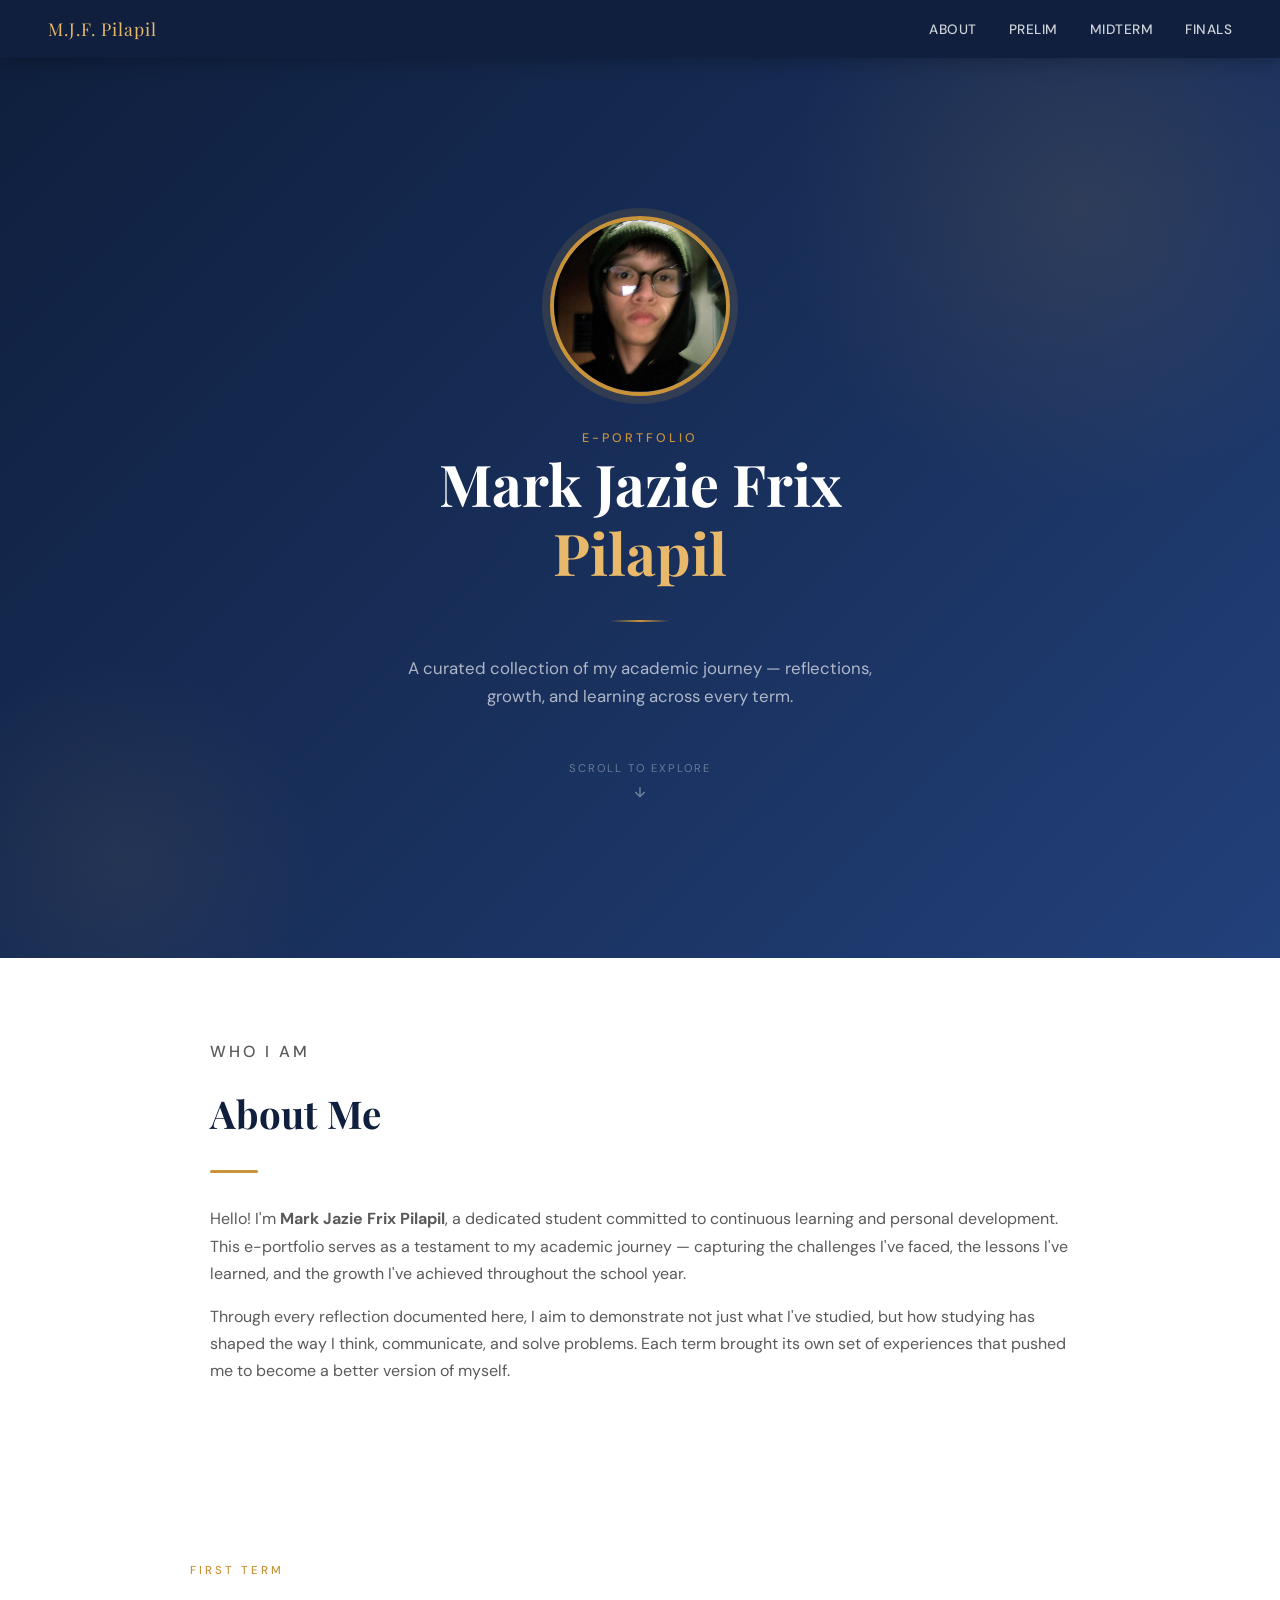
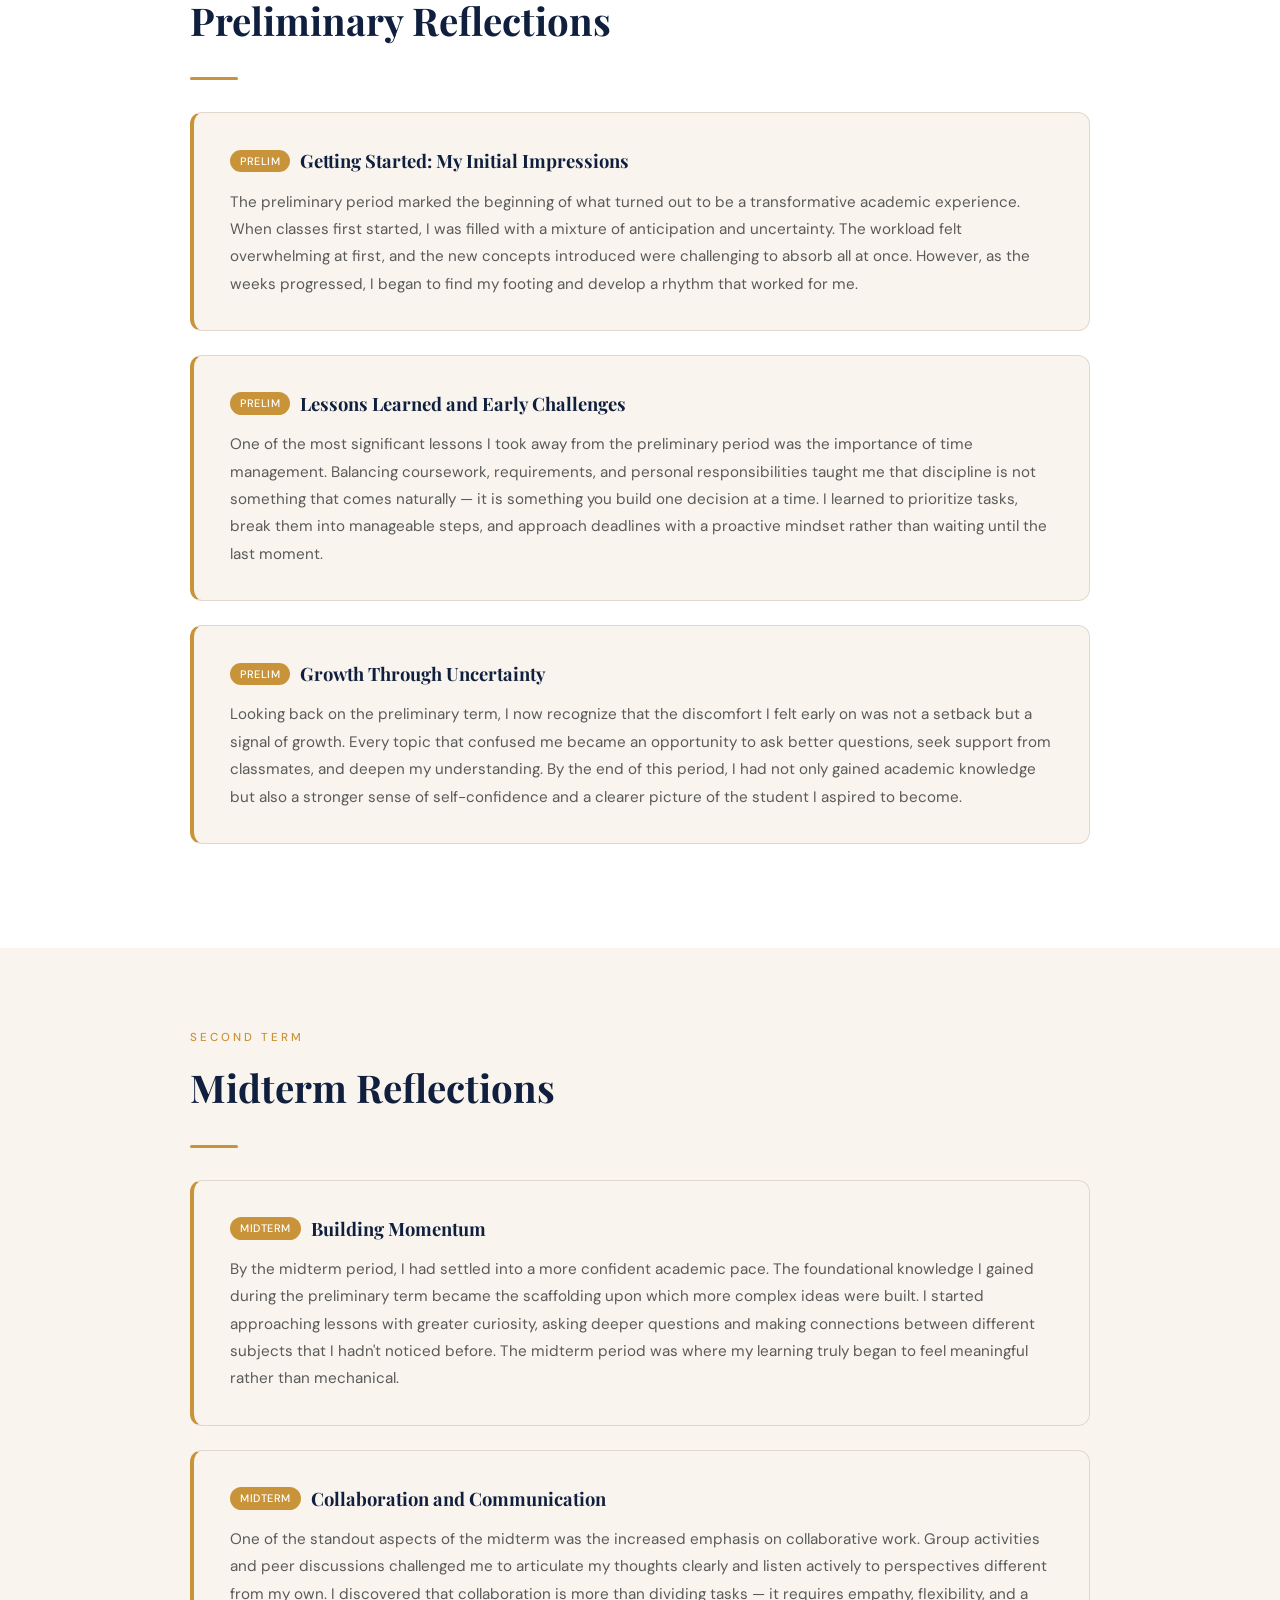
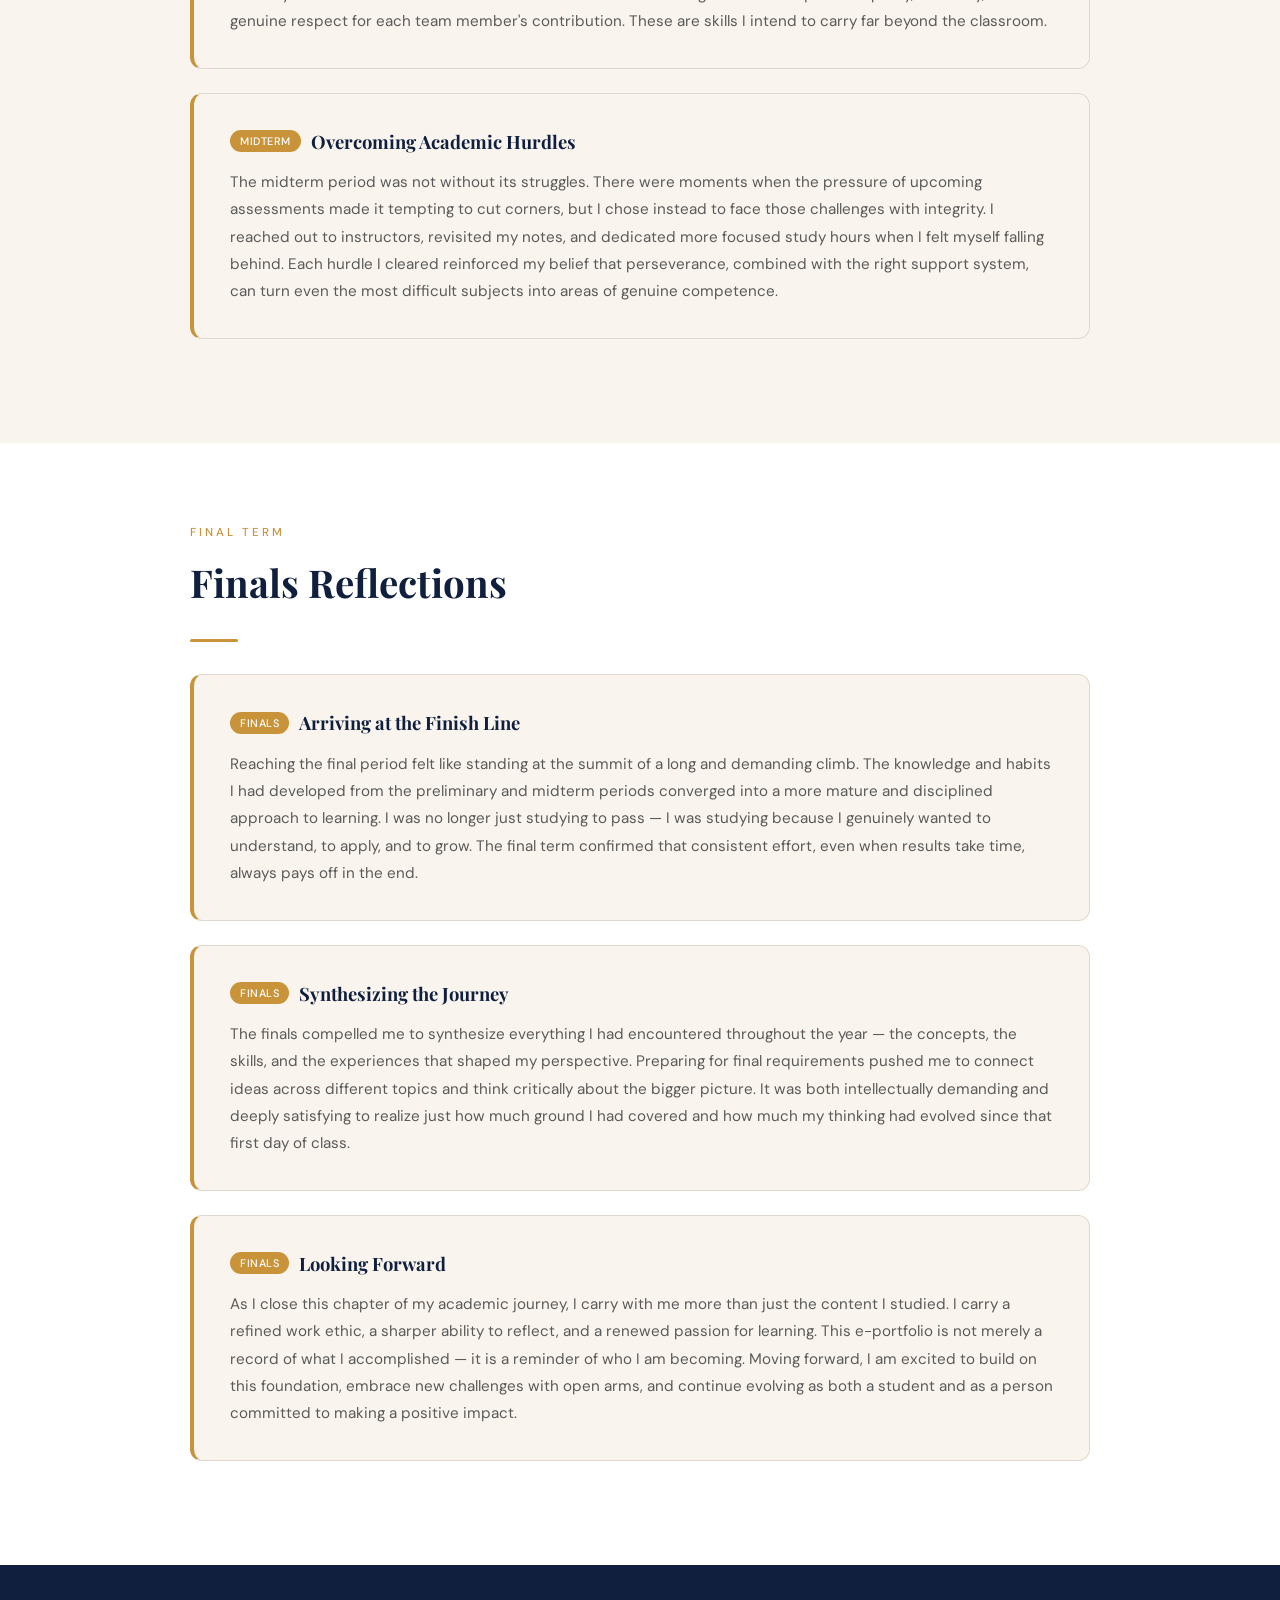
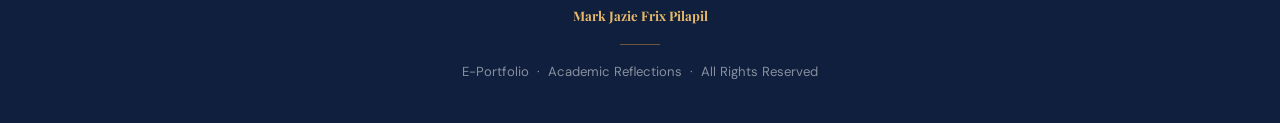
==== eportfolio-2-1.html @ 8d71a1c6 "Initial commit: E-portfolio website" ====
<!DOCTYPE html>
<html lang="en">
<head>
  <meta charset="UTF-8" />
  <meta name="viewport" content="width=device-width, initial-scale=1.0"/>
  <title>E-Portfolio | Mark Jazie Frix Pilapil</title>
  <link href="https://fonts.googleapis.com/css2?family=Playfair+Display:wght@400;600;700&family=DM+Sans:wght@300;400;500&display=swap" rel="stylesheet"/>
  <style>
    :root {
      --navy: #0f1f3d;
      --navy-mid: #1a3260;
      --gold: #c9933a;
      --gold-light: #e8b96a;
      --cream: #f9f5ee;
      --white: #ffffff;
      --text: #2c2c2c;
      --text-soft: #5a5a5a;
      --border: #e0d8cc;
    }

    * { margin: 0; padding: 0; box-sizing: border-box; }

    html { scroll-behavior: smooth; }

    body {
      font-family: 'DM Sans', sans-serif;
      background: var(--cream);
      color: var(--text);
      line-height: 1.7;
    }

    /* NAV */
    nav {
      position: sticky;
      top: 0;
      z-index: 100;
      background: var(--navy);
      display: flex;
      justify-content: space-between;
      align-items: center;
      padding: 14px 48px;
      box-shadow: 0 2px 20px rgba(0,0,0,0.3);
    }
    .nav-logo {
      font-family: 'Playfair Display', serif;
      font-size: 1.1rem;
      color: var(--gold-light);
      letter-spacing: 1px;
    }
    nav ul {
      display: flex;
      gap: 32px;
      list-style: none;
    }
    nav a {
      color: rgba(255,255,255,0.8);
      text-decoration: none;
      font-size: 0.85rem;
      font-weight: 500;
      letter-spacing: 0.5px;
      text-transform: uppercase;
      transition: color 0.2s;
    }
    nav a:hover { color: var(--gold-light); }

    /* HERO */
    .hero {
      background: linear-gradient(135deg, var(--navy) 0%, var(--navy-mid) 60%, #22407a 100%);
      min-height: 100vh;
      display: flex;
      align-items: center;
      justify-content: center;
      position: relative;
      overflow: hidden;
      padding: 60px 48px;
    }
    .hero::before {
      content: '';
      position: absolute;
      width: 600px; height: 600px;
      border-radius: 50%;
      background: radial-gradient(circle, rgba(201,147,58,0.12) 0%, transparent 70%);
      top: -150px; right: -100px;
    }
    .hero::after {
      content: '';
      position: absolute;
      width: 400px; height: 400px;
      border-radius: 50%;
      background: radial-gradient(circle, rgba(201,147,58,0.08) 0%, transparent 70%);
      bottom: -100px; left: -80px;
    }
    .hero-inner {
      display: flex;
      flex-direction: column;
      align-items: center;
      text-align: center;
      gap: 32px;
      position: relative;
      z-index: 2;
      max-width: 800px;
    }
    /* PHOTO PLACEHOLDER */
    .photo-slot {
      width: 180px;
      height: 180px;
      border-radius: 50%;
      border: 4px solid var(--gold);
      background: rgba(255,255,255,0.05);
      display: flex;
      flex-direction: column;
      align-items: center;
      justify-content: center;
      cursor: pointer;
      position: relative;
      overflow: hidden;
      transition: border-color 0.3s, transform 0.3s;
      box-shadow: 0 0 0 8px rgba(201,147,58,0.15);
    }
    .photo-slot:hover { border-color: var(--gold-light); transform: scale(1.03); }
    .photo-slot input[type="file"] {
      position: absolute;
      inset: 0;
      opacity: 0;
      cursor: pointer;
      z-index: 3;
    }
    .photo-slot img {
      position: absolute;
      inset: 0;
      width: 100%; height: 100%;
      object-fit: cover;
      display: none;
      border-radius: 50%;
    }
    .photo-placeholder-text {
      display: flex;
      flex-direction: column;
      align-items: center;
      gap: 8px;
      z-index: 2;
    }
    .photo-placeholder-text .icon {
      font-size: 2.5rem;
      opacity: 0.5;
    }
    .photo-placeholder-text span {
      font-size: 0.72rem;
      color: rgba(255,255,255,0.5);
      letter-spacing: 0.5px;
      text-align: center;
      text-transform: uppercase;
      padding: 0 12px;
    }
    .hero-tag {
      font-size: 0.78rem;
      text-transform: uppercase;
      letter-spacing: 3px;
      color: var(--gold);
      font-weight: 500;
    }
    .hero h1 {
      font-family: 'Playfair Display', serif;
      font-size: clamp(2.2rem, 5vw, 3.6rem);
      color: var(--white);
      line-height: 1.2;
      font-weight: 700;
    }
    .hero h1 span { color: var(--gold-light); }
    .hero-sub {
      color: rgba(255,255,255,0.65);
      font-size: 1.05rem;
      max-width: 520px;
    }
    .hero-divider {
      width: 60px;
      height: 2px;
      background: linear-gradient(to right, transparent, var(--gold), transparent);
    }
    .scroll-cue {
      margin-top: 16px;
      display: flex;
      flex-direction: column;
      align-items: center;
      gap: 6px;
      color: rgba(255,255,255,0.35);
      font-size: 0.7rem;
      letter-spacing: 2px;
      text-transform: uppercase;
      animation: bounce 2s infinite;
    }
    .scroll-cue svg { opacity: 0.4; }
    @keyframes bounce {
      0%, 100% { transform: translateY(0); }
      50% { transform: translateY(6px); }
    }

    /* SECTION TEMPLATE */
    section { padding: 80px 48px; }
    .section-label {
      font-size: 0.72rem;
      text-transform: uppercase;
      letter-spacing: 3px;
      color: var(--gold);
      font-weight: 500;
      margin-bottom: 8px;
    }
    .section-title {
      font-family: 'Playfair Display', serif;
      font-size: clamp(1.8rem, 3vw, 2.4rem);
      color: var(--navy);
      margin-bottom: 24px;
    }
    .underline-bar {
      width: 48px;
      height: 3px;
      background: var(--gold);
      margin-bottom: 32px;
      border-radius: 2px;
    }

    /* ABOUT */
    #about {
      background: var(--white);
    }
    .about-inner {
      max-width: 860px;
      margin: 0 auto;
    }
    .about-inner p {
      color: var(--text-soft);
      font-size: 1rem;
      margin-bottom: 16px;
    }
    .about-chips {
      display: flex;
      flex-wrap: wrap;
      gap: 10px;
      margin-top: 24px;
    }
    .chip {
      background: var(--cream);
      border: 1px solid var(--border);
      border-radius: 100px;
      padding: 6px 18px;
      font-size: 0.82rem;
      color: var(--navy-mid);
      font-weight: 500;
    }

    /* TERM SECTIONS */
    .term-section {
      max-width: 900px;
      margin: 0 auto;
    }
    .term-section.alt-bg {
      /* used with section alt-bg class */
    }
    section.alt-bg { background: var(--white); }

    .reflection-card {
      background: var(--cream);
      border: 1px solid var(--border);
      border-left: 4px solid var(--gold);
      border-radius: 12px;
      padding: 32px 36px;
      margin-bottom: 24px;
      transition: box-shadow 0.2s, transform 0.2s;
    }
    section.alt-bg .reflection-card {
      background: var(--cream);
    }
    .reflection-card:hover {
      box-shadow: 0 8px 32px rgba(15,31,61,0.08);
      transform: translateY(-2px);
    }
    .reflection-card h3 {
      font-family: 'Playfair Display', serif;
      font-size: 1.15rem;
      color: var(--navy);
      margin-bottom: 12px;
      display: flex;
      align-items: center;
      gap: 10px;
    }
    .reflection-card h3 .badge {
      font-family: 'DM Sans', sans-serif;
      font-size: 0.68rem;
      background: var(--gold);
      color: var(--white);
      padding: 2px 10px;
      border-radius: 100px;
      font-weight: 500;
      letter-spacing: 0.5px;
      text-transform: uppercase;
    }
    .reflection-card p {
      color: var(--text-soft);
      font-size: 0.95rem;
      line-height: 1.8;
    }
    .term-icon {
      font-size: 2rem;
      margin-bottom: 12px;
      display: block;
    }

    /* FOOTER */
    footer {
      background: var(--navy);
      color: rgba(255,255,255,0.5);
      text-align: center;
      padding: 40px 48px;
      font-size: 0.82rem;
    }
    footer strong {
      color: var(--gold-light);
      font-family: 'Playfair Display', serif;
    }
    footer .footer-line {
      width: 40px;
      height: 1px;
      background: var(--gold);
      margin: 16px auto;
      opacity: 0.5;
    }

    /* ANIMATIONS */
    .fade-in {
      opacity: 0;
      transform: translateY(24px);
      transition: opacity 0.6s ease, transform 0.6s ease;
    }
    .fade-in.visible {
      opacity: 1;
      transform: translateY(0);
    }

    @media (max-width: 640px) {
      nav { padding: 14px 20px; }
      nav ul { gap: 16px; }
      section { padding: 60px 24px; }
      .hero { padding: 60px 24px; }
      .reflection-card { padding: 24px 20px; }
    }
  </style>
</head>
<body>

<!-- NAV -->
<nav>
  <div class="nav-logo">M.J.F. Pilapil</div>
  <ul>
    <li><a href="#about">About</a></li>
    <li><a href="#prelim">Prelim</a></li>
    <li><a href="#midterm">Midterm</a></li>
    <li><a href="#finals">Finals</a></li>
  </ul>
</nav>

<!-- HERO -->
<section class="hero">
  <div class="hero-inner">
    <!-- PHOTO UPLOAD SLOT -->
    <div class="photo-slot" id="photoSlot" title="Click to upload your photo">
      <input type="file" accept="image/*" onchange="loadPhoto(event)" />
      <img id="profileImg" src="[data-uri]" alt="Profile Photo" style="display:block;" />
      <div class="photo-placeholder-text" id="photoPlaceholderText" style="display:none;">
        <span class="icon">📷</span>
        <span>Upload your photo here</span>
      </div>
    </div>

    <div>
      <p class="hero-tag">E-Portfolio</p>
      <h1>Mark Jazie Frix<br/><span>Pilapil</span></h1>
    </div>
    <div class="hero-divider"></div>
    <p class="hero-sub">
      A curated collection of my academic journey — reflections, growth, and learning across every term.
    </p>
    <div class="scroll-cue">
      <span>Scroll to explore</span>
      <svg width="16" height="16" viewBox="0 0 24 24" fill="none" stroke="white" stroke-width="2">
        <path d="M12 5v14M5 12l7 7 7-7"/>
      </svg>
    </div>
  </div>
</section>

<!-- ABOUT -->
<section id="about">
  <div class="about-inner fade-in">
    <p class="section-label">Who I Am</p>
    <h2 class="section-title">About Me</h2>
    <div class="underline-bar"></div>
    <p>
      Hello! I'm <strong>Mark Jazie Frix Pilapil</strong>, a dedicated student committed to continuous learning and personal development. This e-portfolio serves as a testament to my academic journey — capturing the challenges I've faced, the lessons I've learned, and the growth I've achieved throughout the school year.
    </p>
    <p>
      Through every reflection documented here, I aim to demonstrate not just what I've studied, but how studying has shaped the way I think, communicate, and solve problems. Each term brought its own set of experiences that pushed me to become a better version of myself.
    </p>

  </div>
</section>

<!-- PRELIM -->
<section id="prelim" class="alt-bg">
  <div class="term-section fade-in">
    <p class="section-label">First Term</p>
    <h2 class="section-title">Preliminary Reflections</h2>
    <div class="underline-bar"></div>

    <div class="reflection-card">
      <h3><span class="badge">Prelim</span> Getting Started: My Initial Impressions</h3>
      <p>
        The preliminary period marked the beginning of what turned out to be a transformative academic experience. When classes first started, I was filled with a mixture of anticipation and uncertainty. The workload felt overwhelming at first, and the new concepts introduced were challenging to absorb all at once. However, as the weeks progressed, I began to find my footing and develop a rhythm that worked for me.
      </p>
    </div>

    <div class="reflection-card">
      <h3><span class="badge">Prelim</span> Lessons Learned and Early Challenges</h3>
      <p>
        One of the most significant lessons I took away from the preliminary period was the importance of time management. Balancing coursework, requirements, and personal responsibilities taught me that discipline is not something that comes naturally — it is something you build one decision at a time. I learned to prioritize tasks, break them into manageable steps, and approach deadlines with a proactive mindset rather than waiting until the last moment.
      </p>
    </div>

    <div class="reflection-card">
      <h3><span class="badge">Prelim</span> Growth Through Uncertainty</h3>
      <p>
        Looking back on the preliminary term, I now recognize that the discomfort I felt early on was not a setback but a signal of growth. Every topic that confused me became an opportunity to ask better questions, seek support from classmates, and deepen my understanding. By the end of this period, I had not only gained academic knowledge but also a stronger sense of self-confidence and a clearer picture of the student I aspired to become.
      </p>
    </div>
  </div>
</section>

<!-- MIDTERM -->
<section id="midterm">
  <div class="term-section fade-in">
    <p class="section-label">Second Term</p>
    <h2 class="section-title">Midterm Reflections</h2>
    <div class="underline-bar"></div>

    <div class="reflection-card">
      <h3><span class="badge">Midterm</span> Building Momentum</h3>
      <p>
        By the midterm period, I had settled into a more confident academic pace. The foundational knowledge I gained during the preliminary term became the scaffolding upon which more complex ideas were built. I started approaching lessons with greater curiosity, asking deeper questions and making connections between different subjects that I hadn't noticed before. The midterm period was where my learning truly began to feel meaningful rather than mechanical.
      </p>
    </div>

    <div class="reflection-card">
      <h3><span class="badge">Midterm</span> Collaboration and Communication</h3>
      <p>
        One of the standout aspects of the midterm was the increased emphasis on collaborative work. Group activities and peer discussions challenged me to articulate my thoughts clearly and listen actively to perspectives different from my own. I discovered that collaboration is more than dividing tasks — it requires empathy, flexibility, and a genuine respect for each team member's contribution. These are skills I intend to carry far beyond the classroom.
      </p>
    </div>

    <div class="reflection-card">
      <h3><span class="badge">Midterm</span> Overcoming Academic Hurdles</h3>
      <p>
        The midterm period was not without its struggles. There were moments when the pressure of upcoming assessments made it tempting to cut corners, but I chose instead to face those challenges with integrity. I reached out to instructors, revisited my notes, and dedicated more focused study hours when I felt myself falling behind. Each hurdle I cleared reinforced my belief that perseverance, combined with the right support system, can turn even the most difficult subjects into areas of genuine competence.
      </p>
    </div>
  </div>
</section>

<!-- FINALS -->
<section id="finals" class="alt-bg">
  <div class="term-section fade-in">
    <p class="section-label">Final Term</p>
    <h2 class="section-title">Finals Reflections</h2>
    <div class="underline-bar"></div>

    <div class="reflection-card">
      <h3><span class="badge">Finals</span> Arriving at the Finish Line</h3>
      <p>
        Reaching the final period felt like standing at the summit of a long and demanding climb. The knowledge and habits I had developed from the preliminary and midterm periods converged into a more mature and disciplined approach to learning. I was no longer just studying to pass — I was studying because I genuinely wanted to understand, to apply, and to grow. The final term confirmed that consistent effort, even when results take time, always pays off in the end.
      </p>
    </div>

    <div class="reflection-card">
      <h3><span class="badge">Finals</span> Synthesizing the Journey</h3>
      <p>
        The finals compelled me to synthesize everything I had encountered throughout the year — the concepts, the skills, and the experiences that shaped my perspective. Preparing for final requirements pushed me to connect ideas across different topics and think critically about the bigger picture. It was both intellectually demanding and deeply satisfying to realize just how much ground I had covered and how much my thinking had evolved since that first day of class.
      </p>
    </div>

    <div class="reflection-card">
      <h3><span class="badge">Finals</span> Looking Forward</h3>
      <p>
        As I close this chapter of my academic journey, I carry with me more than just the content I studied. I carry a refined work ethic, a sharper ability to reflect, and a renewed passion for learning. This e-portfolio is not merely a record of what I accomplished — it is a reminder of who I am becoming. Moving forward, I am excited to build on this foundation, embrace new challenges with open arms, and continue evolving as both a student and as a person committed to making a positive impact.
      </p>
    </div>
  </div>
</section>

<!-- FOOTER -->
<footer>
  <strong>Mark Jazie Frix Pilapil</strong>
  <div class="footer-line"></div>
  <p>E-Portfolio &nbsp;·&nbsp; Academic Reflections &nbsp;·&nbsp; All Rights Reserved</p>
</footer>

<script>
  // Photo upload
  function loadPhoto(event) {
    const file = event.target.files[0];
    if (!file) return;
    const reader = new FileReader();
    reader.onload = function(e) {
      const img = document.getElementById('profileImg');
      const placeholder = document.getElementById('photoPlaceholderText');
      img.src = e.target.result;
      img.style.display = 'block';
      placeholder.style.display = 'none';
    };
    reader.readAsDataURL(file);
  }

  // Fade-in on scroll
  const fadeEls = document.querySelectorAll('.fade-in');
  const observer = new IntersectionObserver((entries) => {
    entries.forEach(e => {
      if (e.isIntersecting) {
        e.target.classList.add('visible');
        observer.unobserve(e.target);
      }
    });
  }, { threshold: 0.12 });
  fadeEls.forEach(el => observer.observe(el));
</script>
</body>
</html>
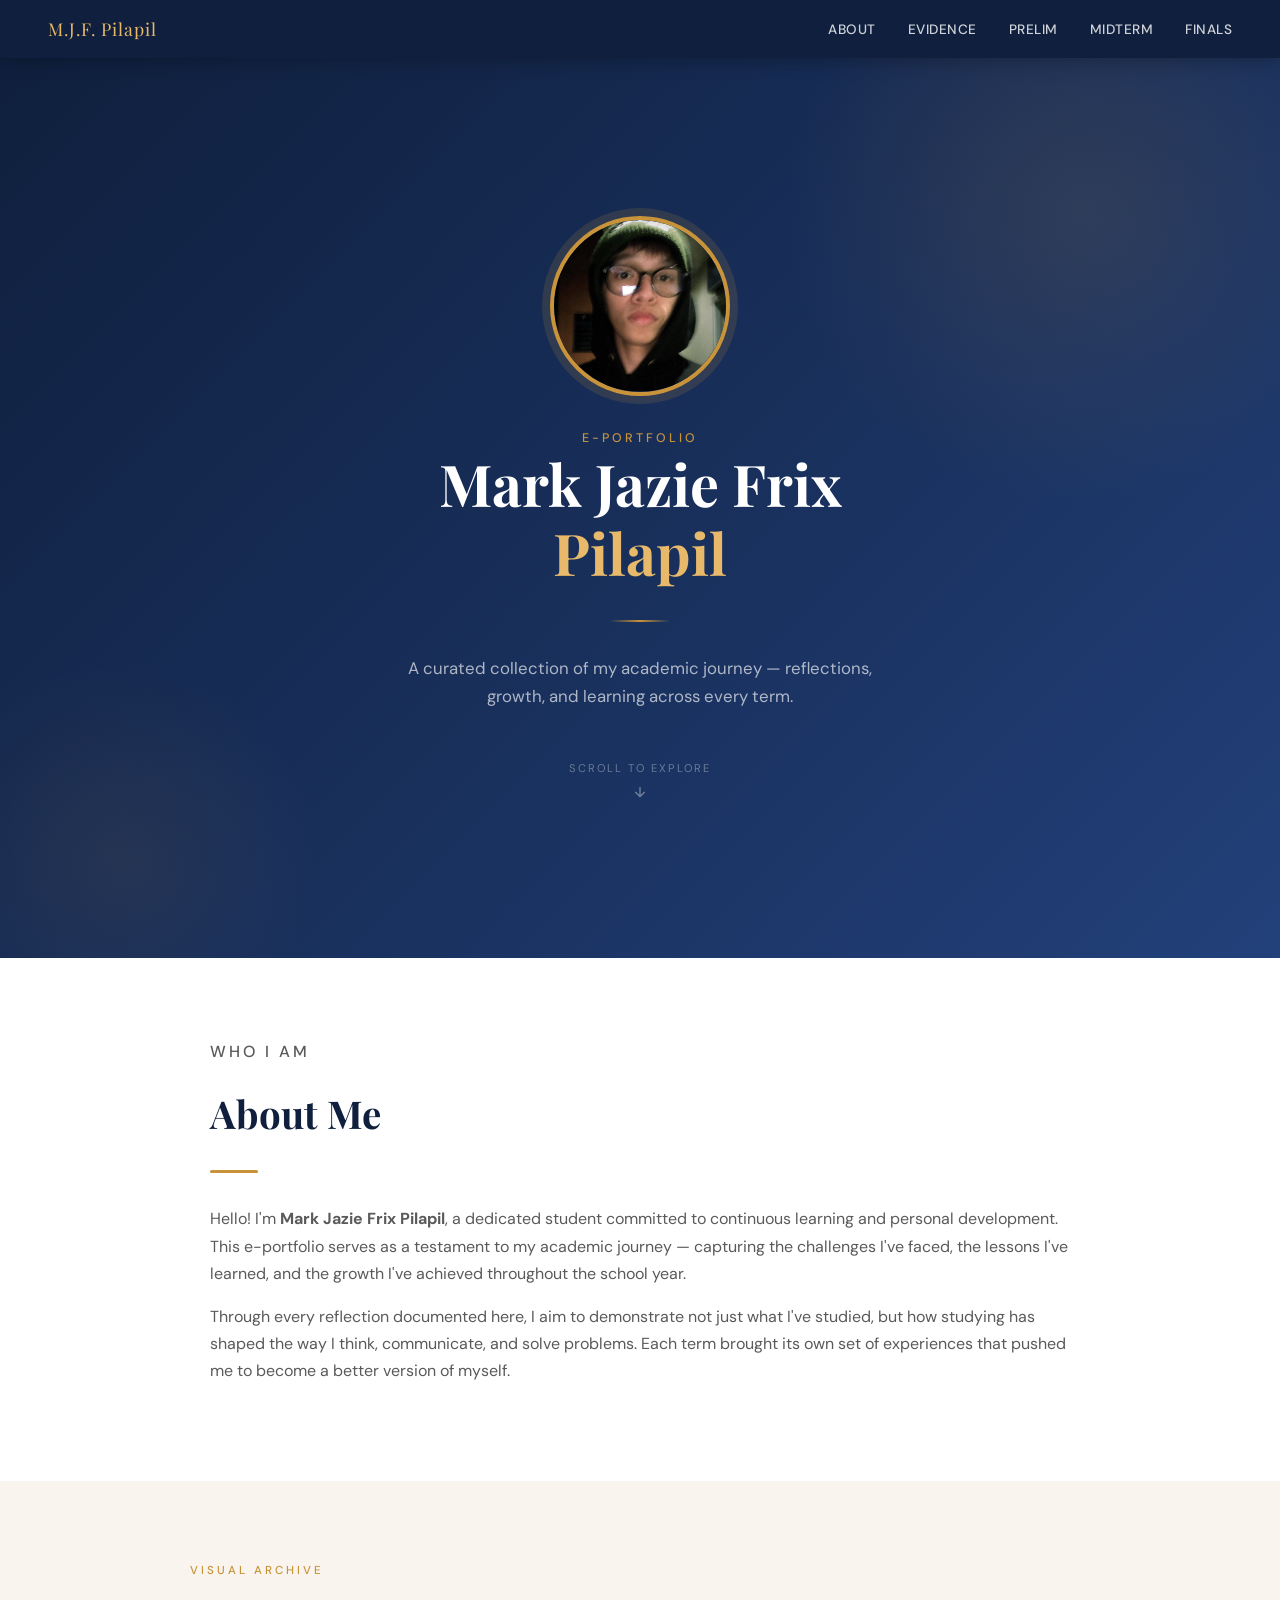
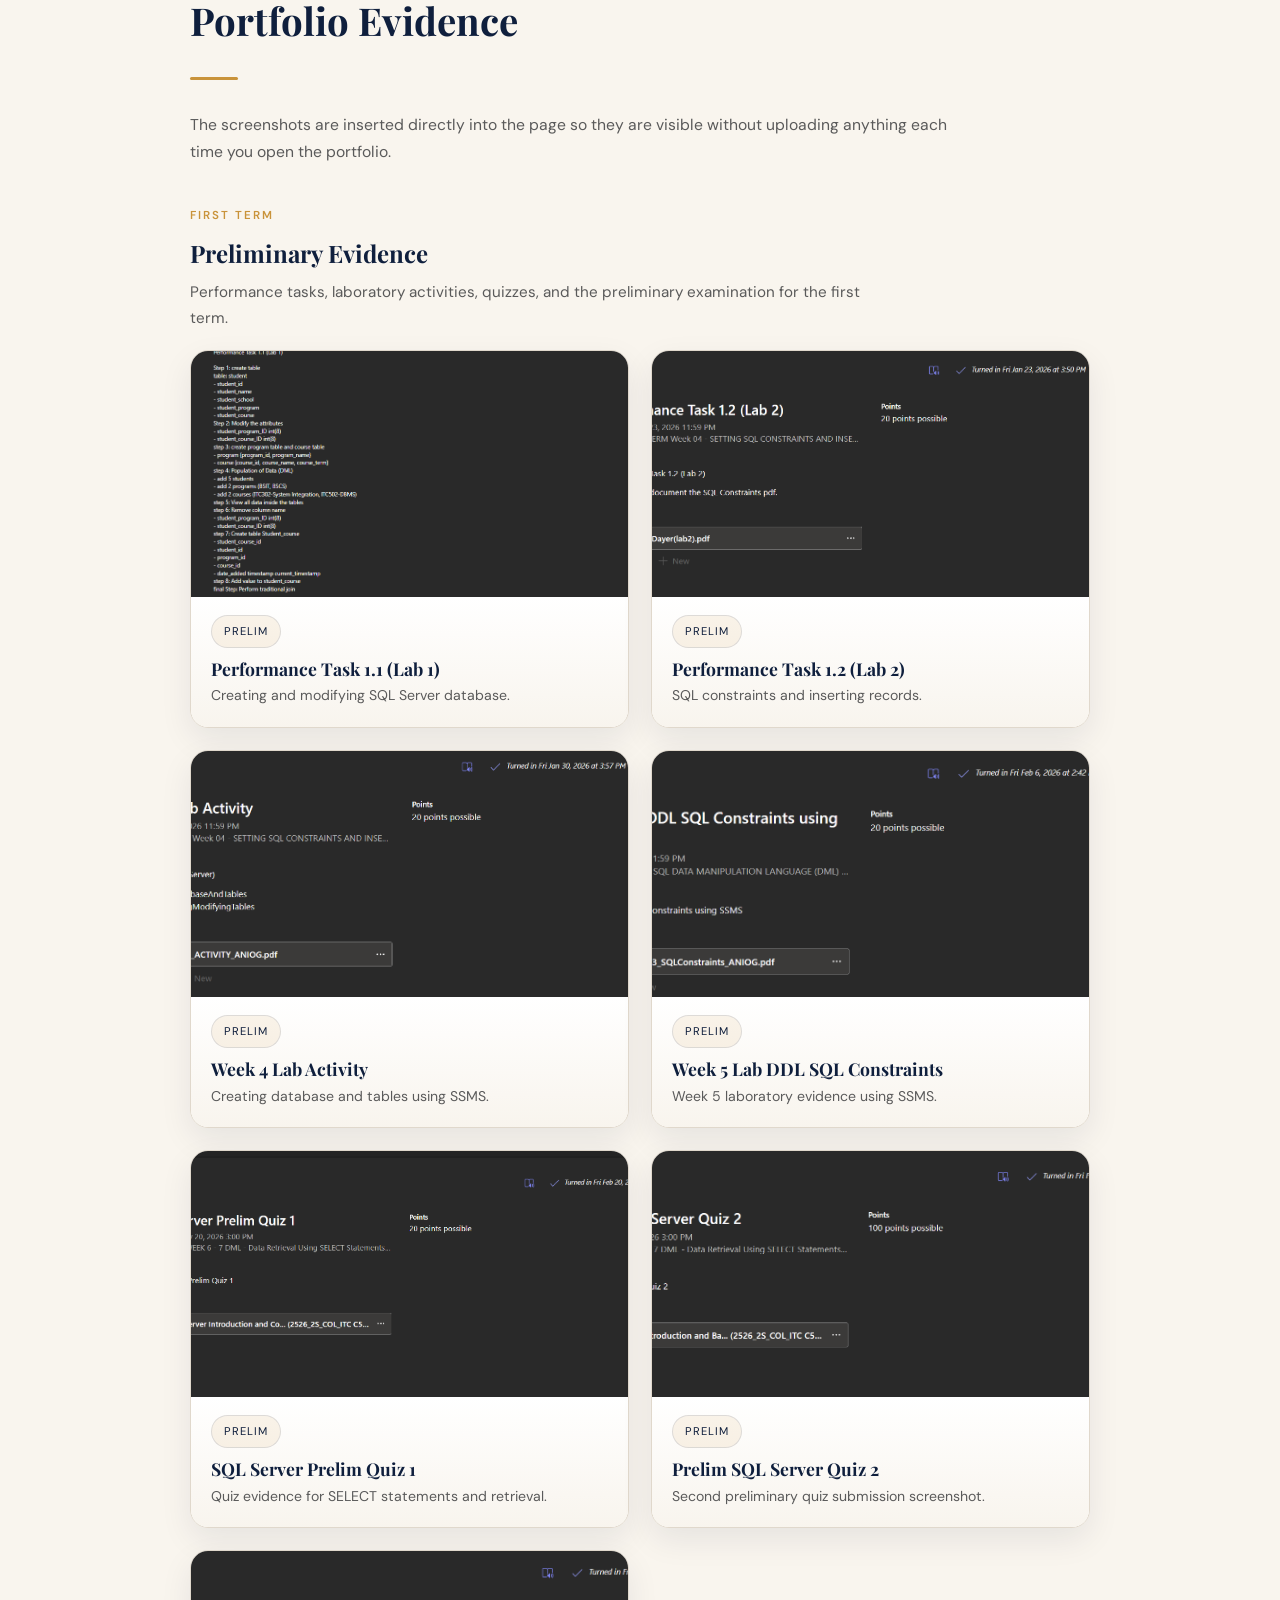
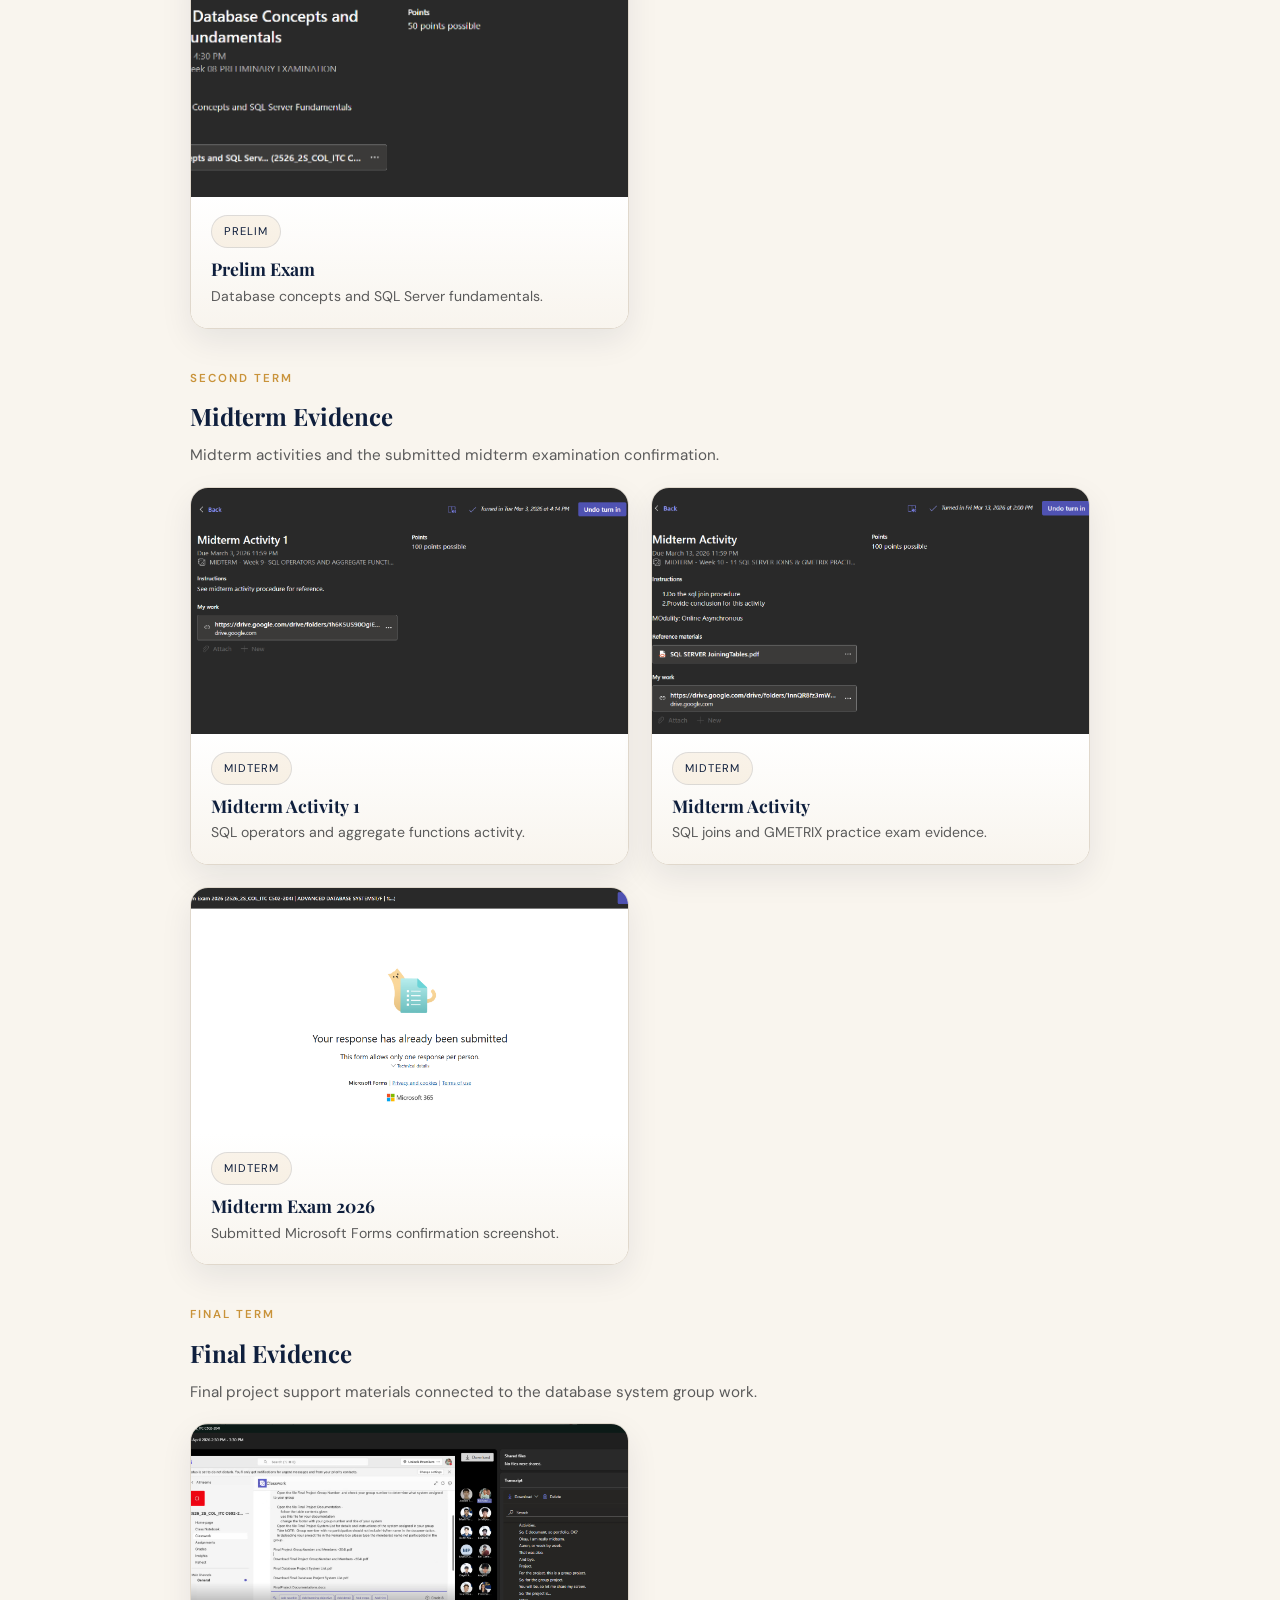
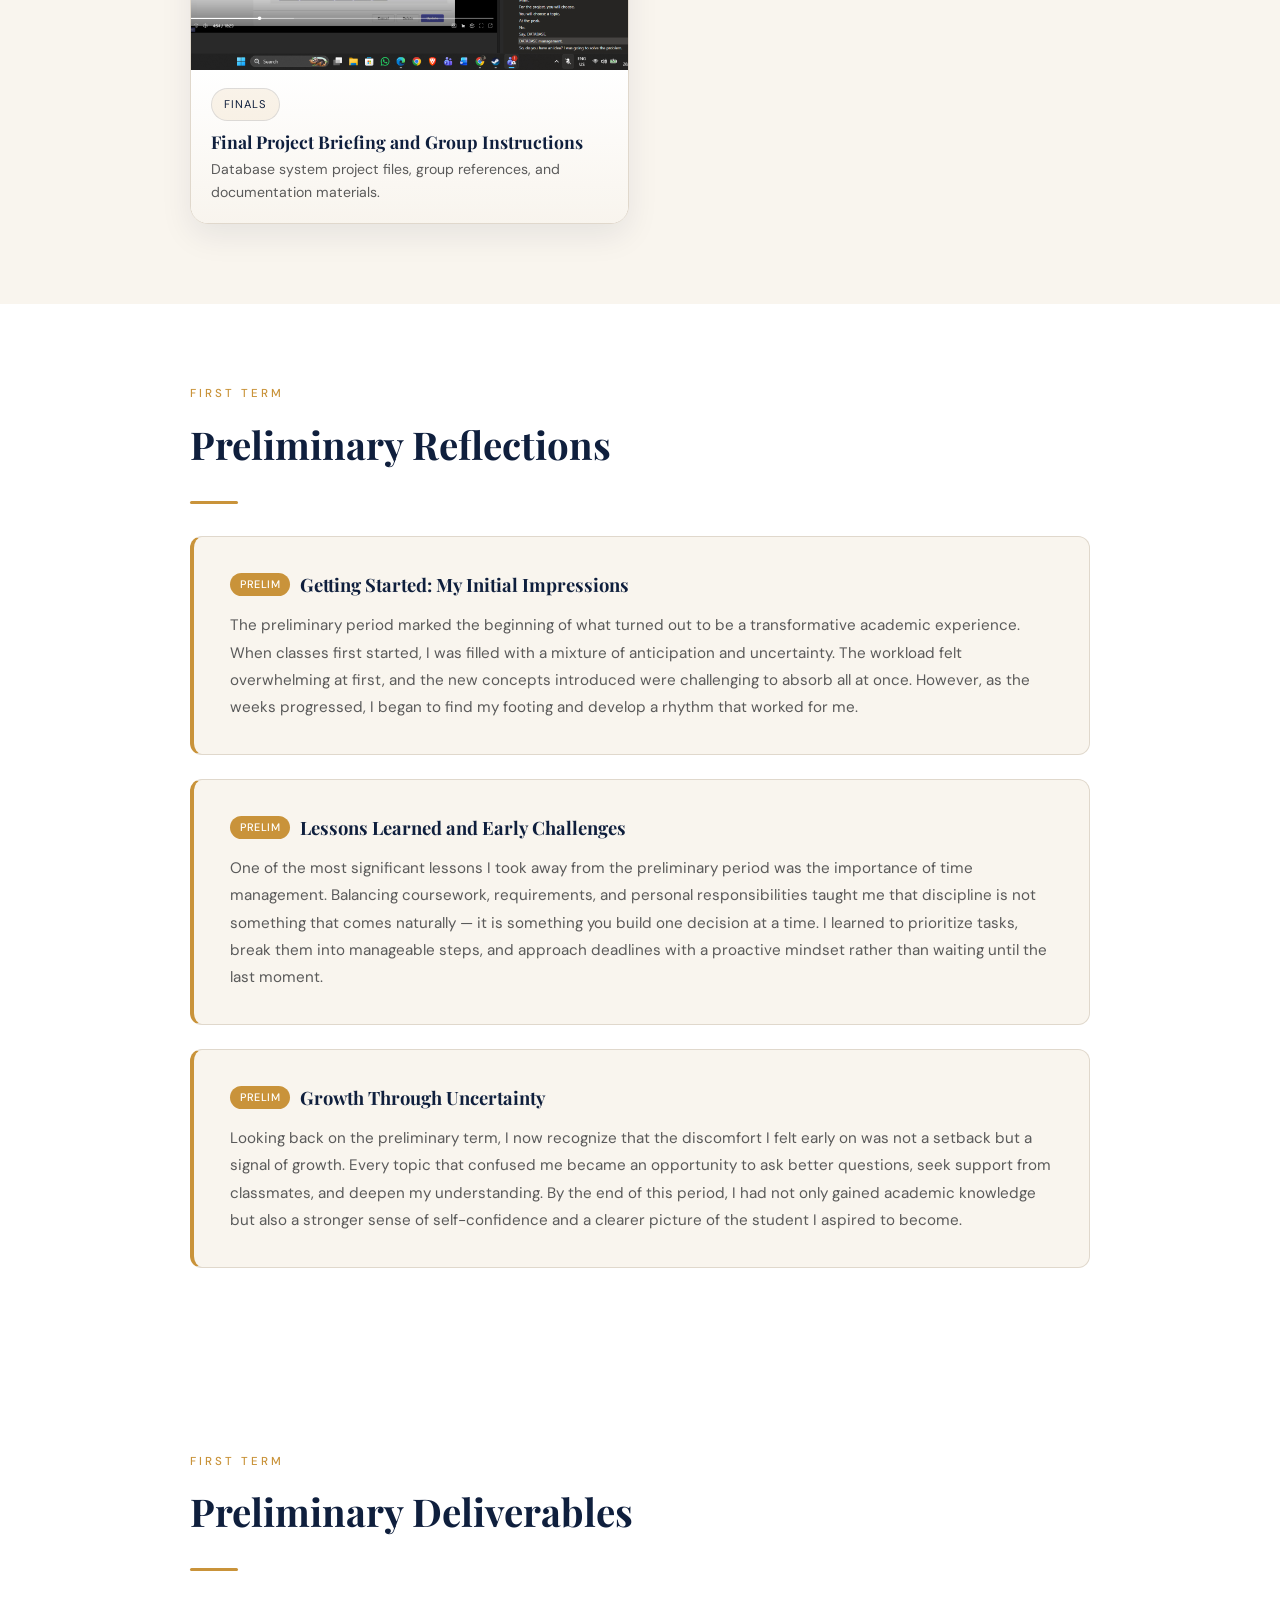
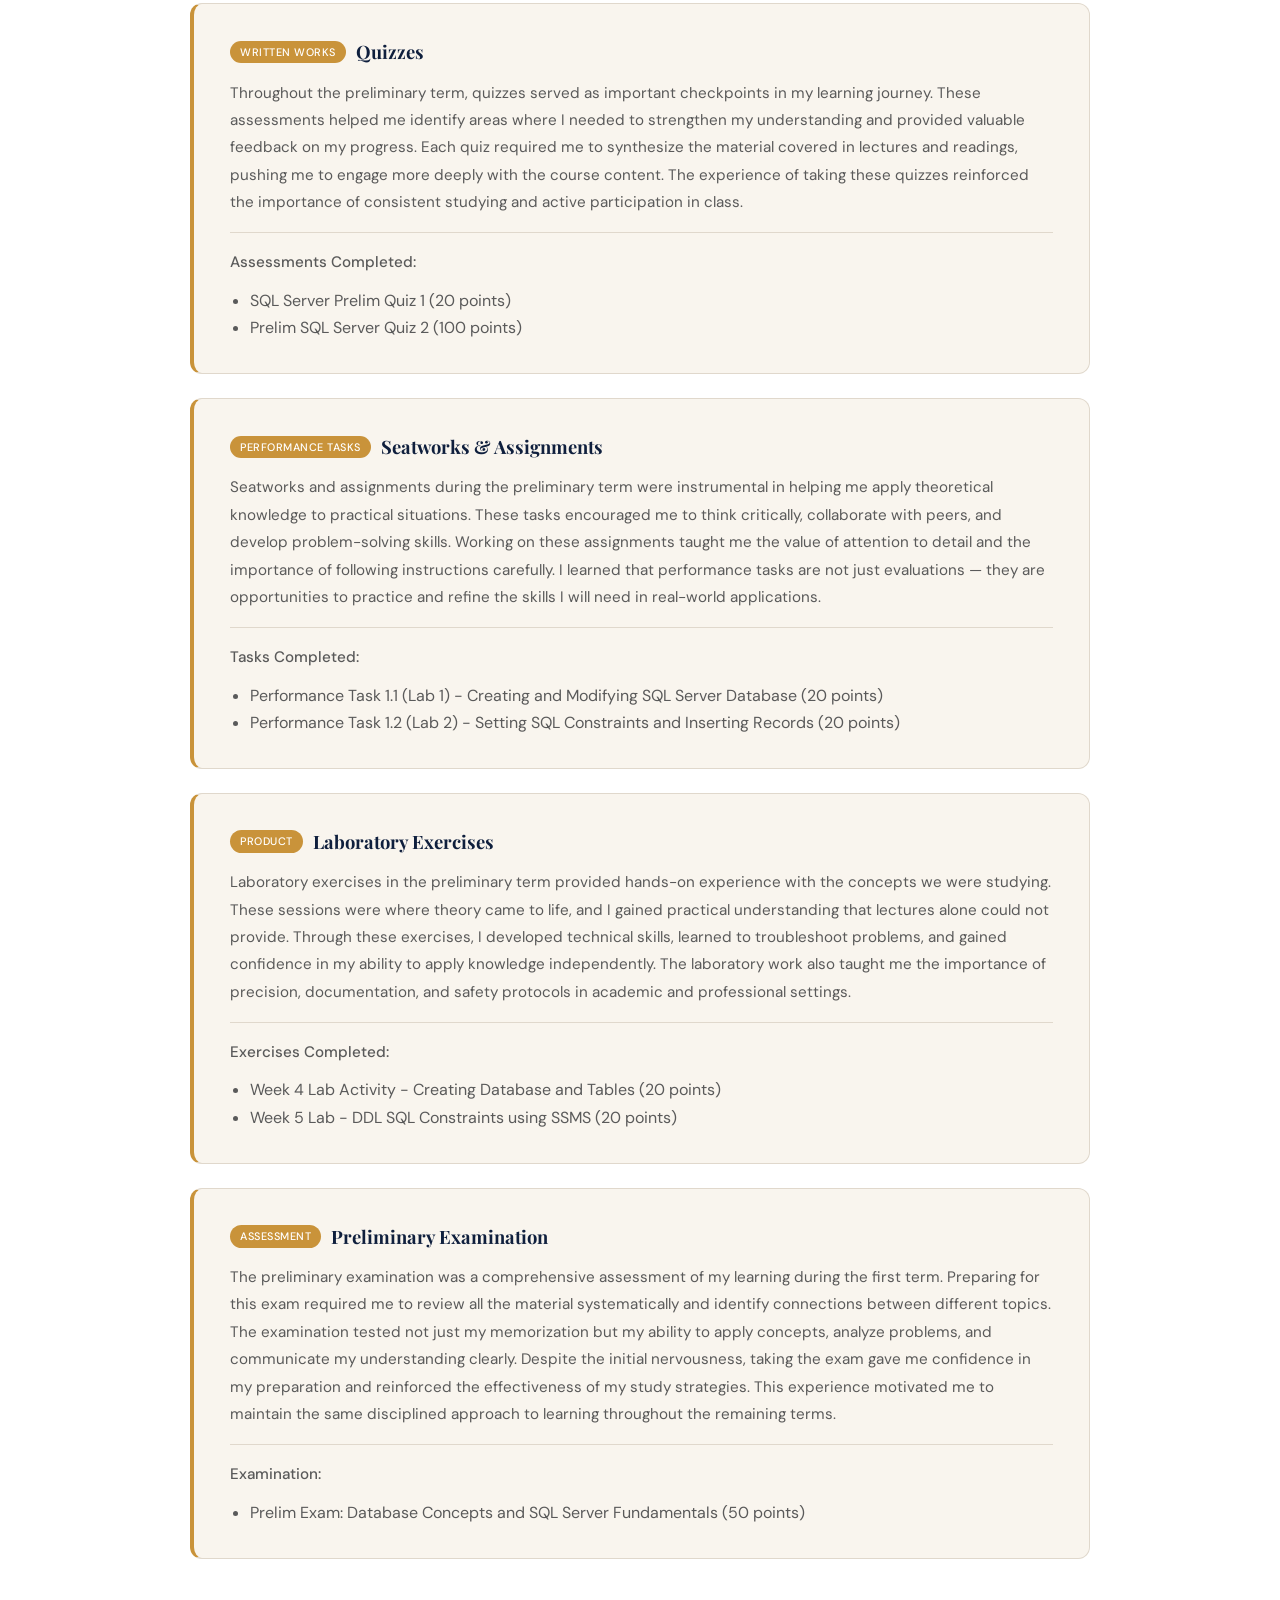
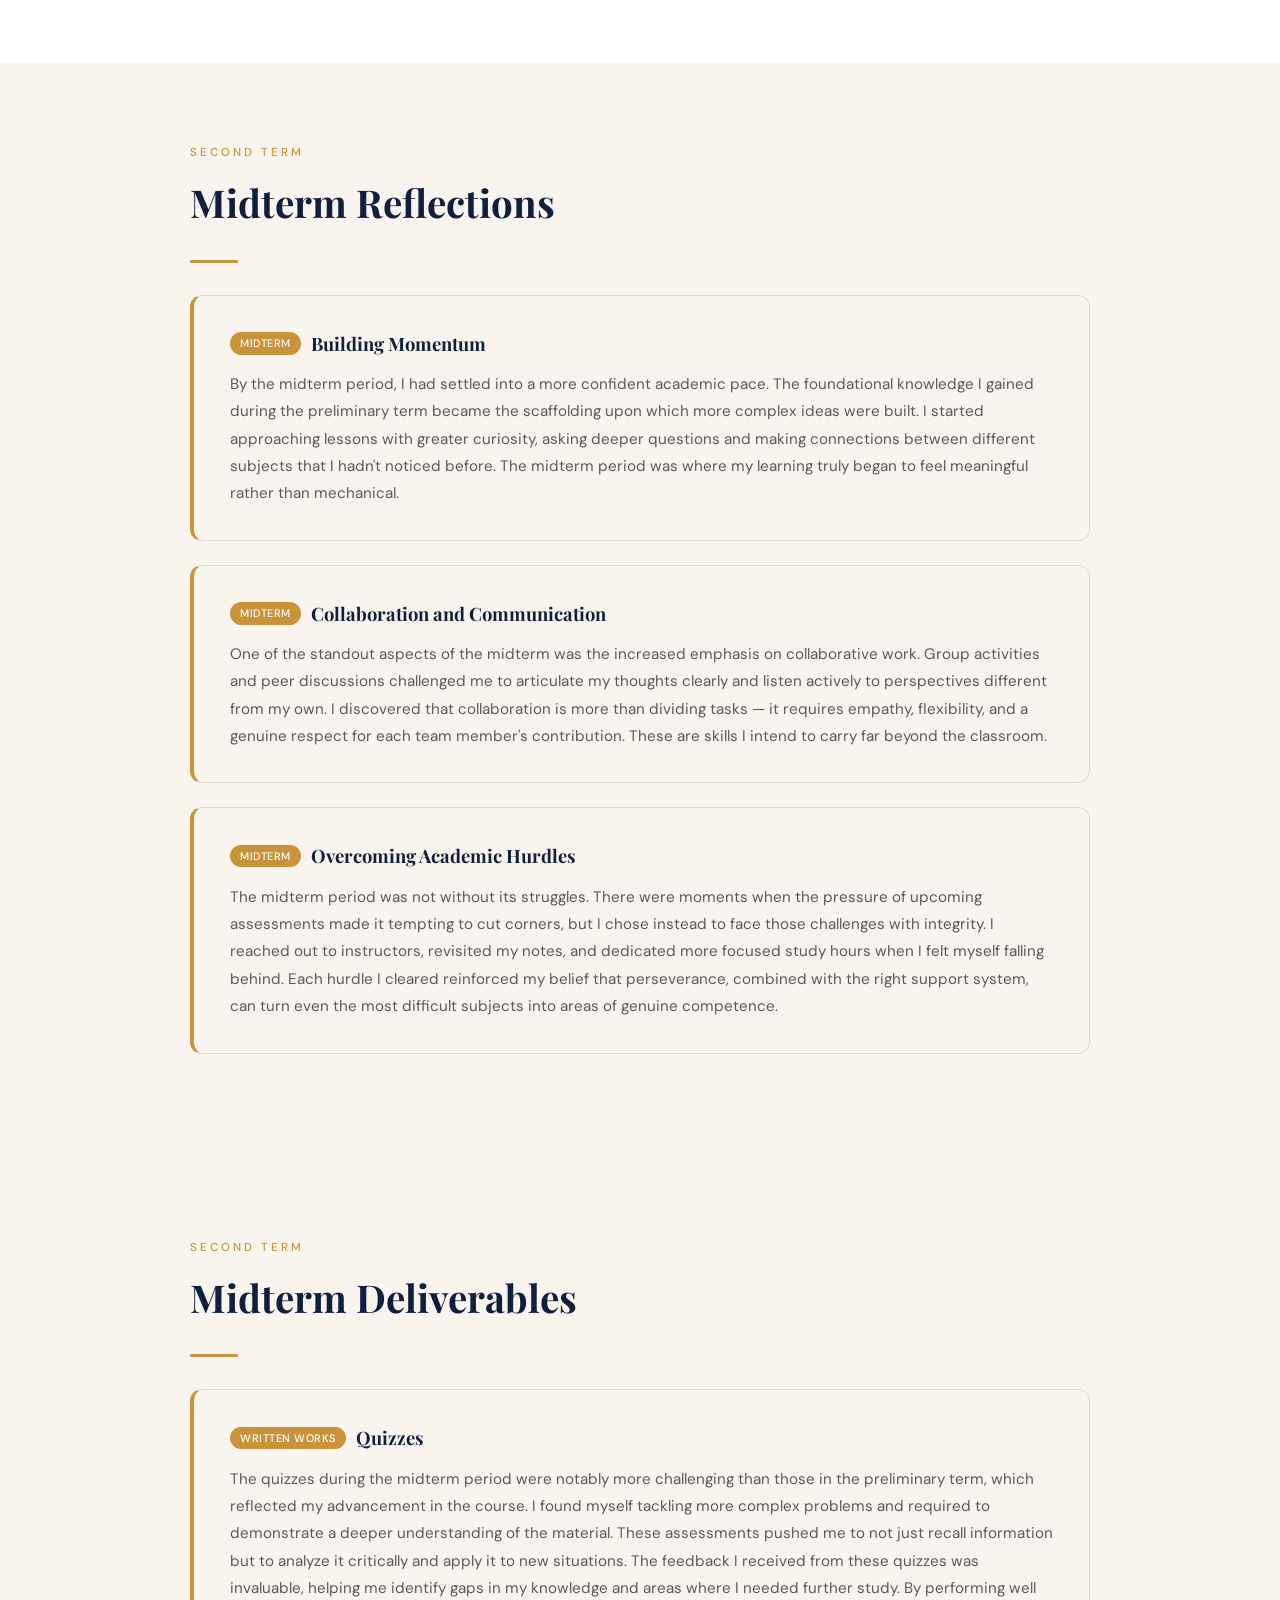
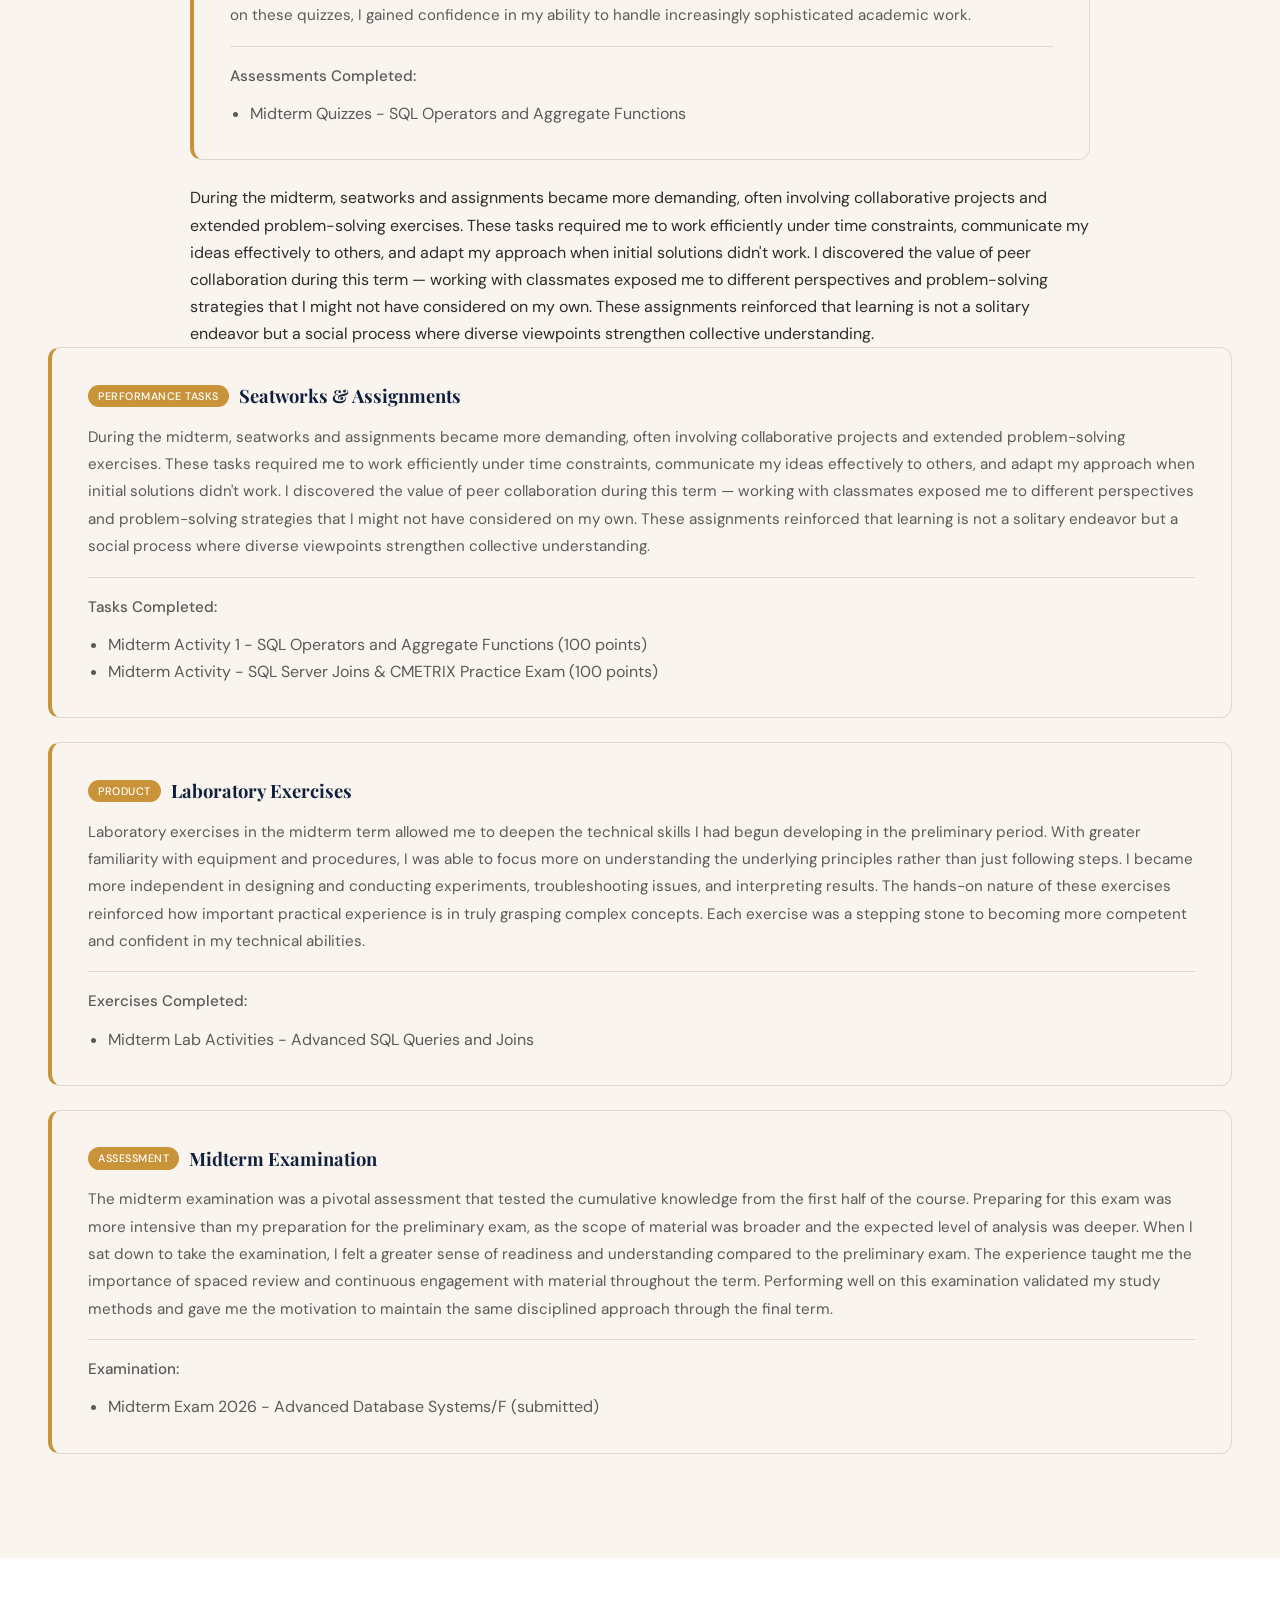
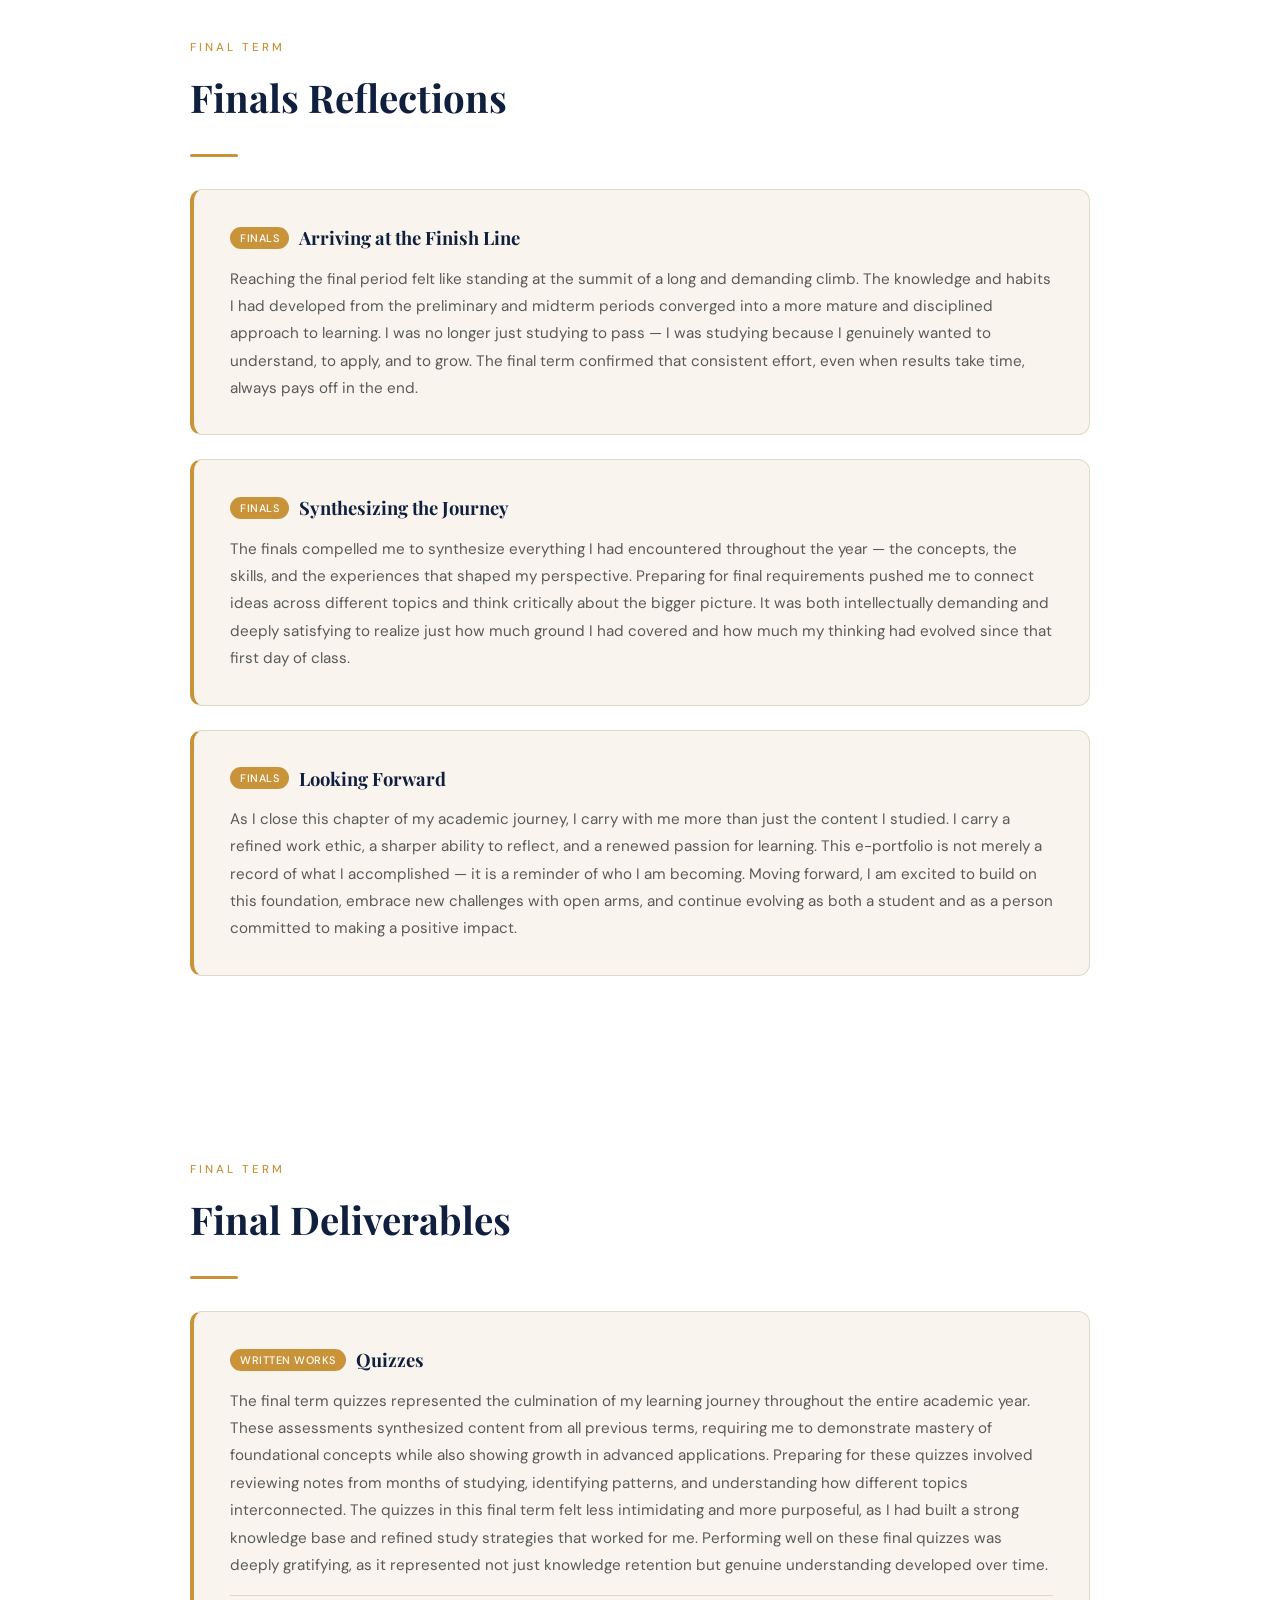
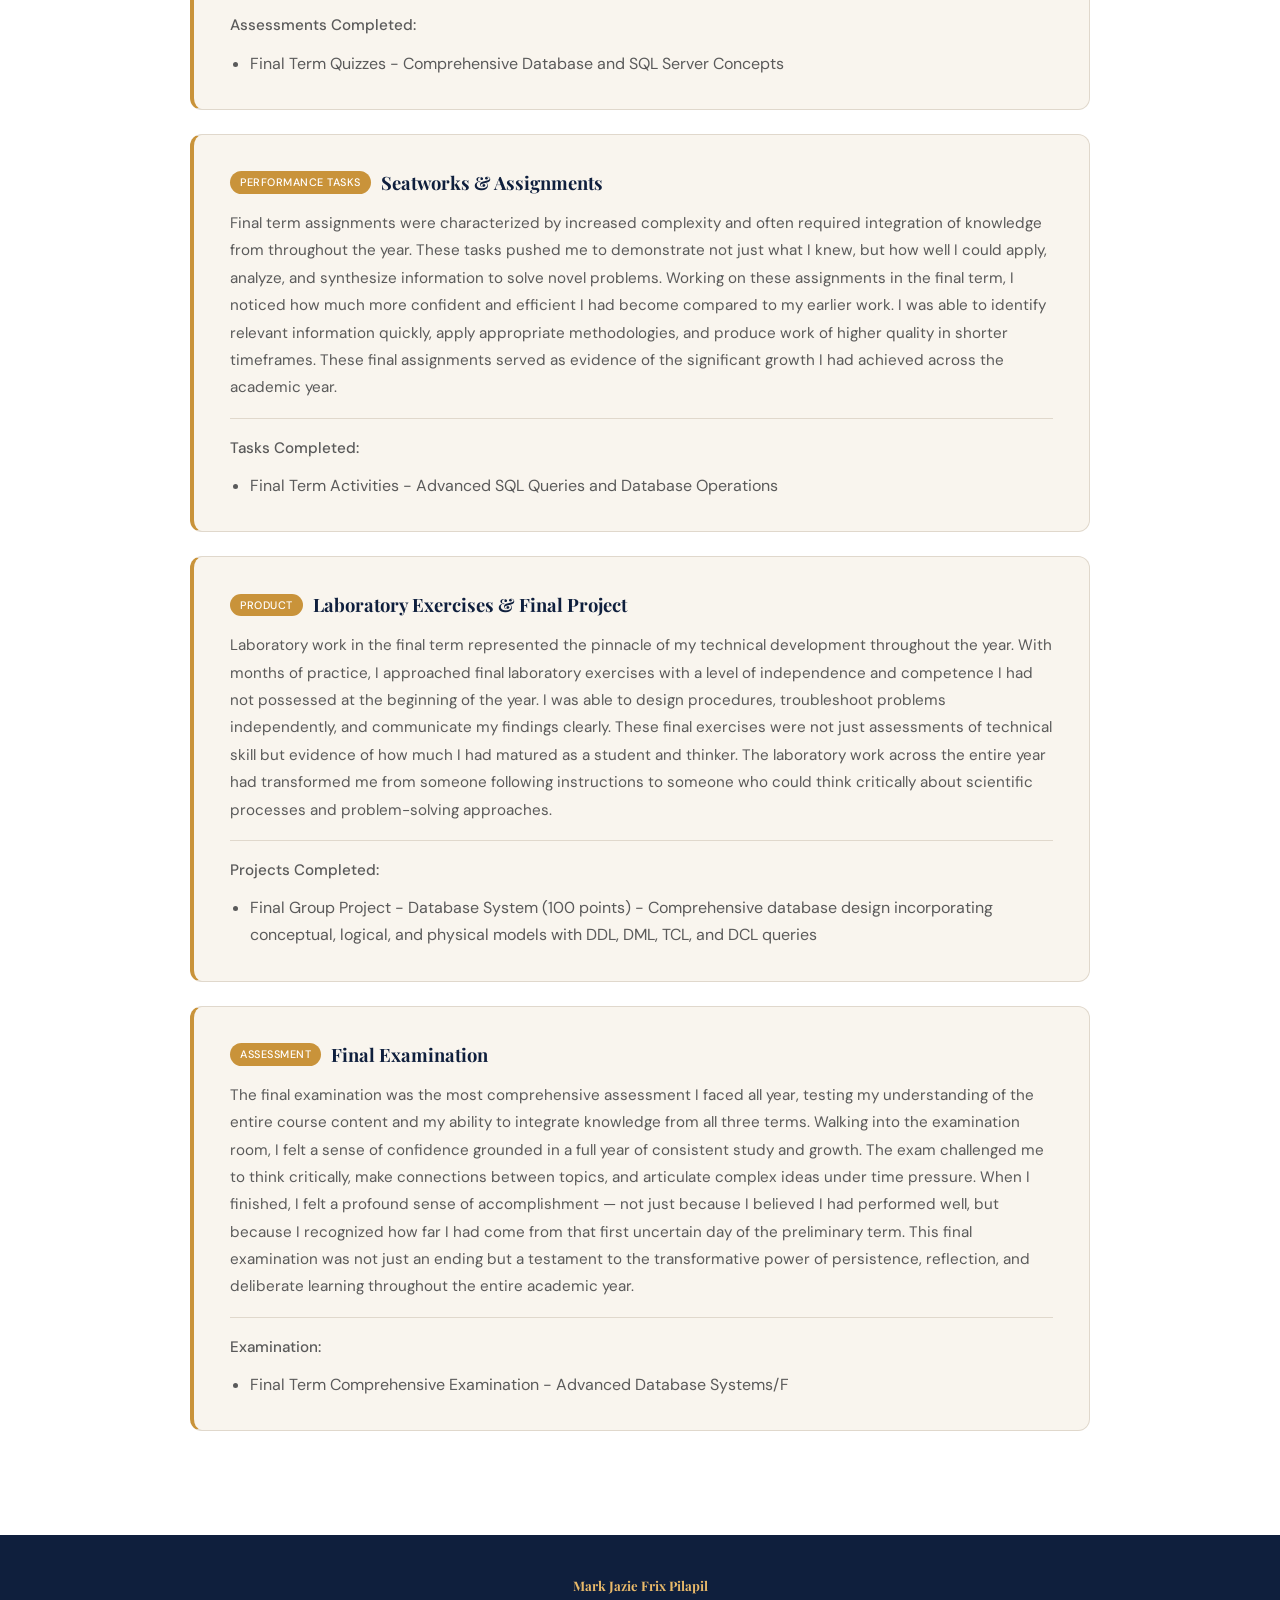
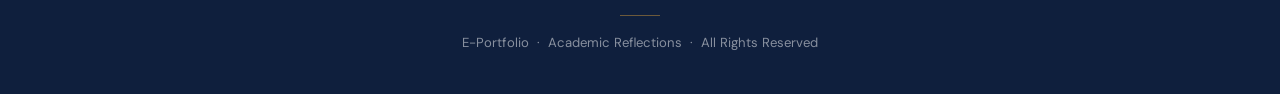
==== commit bba3fc72: "Add eportfolio with images" ====
--- a/eportfolio-2-1.html
+++ b/eportfolio-2-1.html
@@ -130,7 +130,7 @@
       inset: 0;
       width: 100%; height: 100%;
       object-fit: cover;
-      display: none;
+      display: block;
       border-radius: 50%;
     }
     .photo-placeholder-text {
@@ -336,12 +336,103 @@
       transform: translateY(0);
     }
 
+    /* GALLERY */
+    .gallery-intro {
+      max-width: 760px;
+      color: var(--text-soft);
+      margin-bottom: 28px;
+      font-size: 0.98rem;
+    }
+    .gallery-grid {
+      display: grid;
+      grid-template-columns: repeat(2, minmax(0, 1fr));
+      gap: 22px;
+    }
+    .gallery-group {
+      margin-top: 34px;
+    }
+    .gallery-group:first-of-type {
+      margin-top: 0;
+    }
+    .gallery-group-head {
+      margin-bottom: 18px;
+    }
+    .gallery-group-label {
+      display: inline-block;
+      margin-bottom: 8px;
+      font-size: 0.72rem;
+      text-transform: uppercase;
+      letter-spacing: 2px;
+      color: var(--gold);
+      font-weight: 600;
+    }
+    .gallery-group-title {
+      font-family: 'Playfair Display', serif;
+      font-size: 1.5rem;
+      color: var(--navy);
+      margin-bottom: 6px;
+    }
+    .gallery-group-copy {
+      color: var(--text-soft);
+      font-size: 0.95rem;
+      max-width: 680px;
+    }
+    .gallery-card {
+      margin: 0;
+      border-radius: 18px;
+      overflow: hidden;
+      border: 1px solid var(--border);
+      background: rgba(255,255,255,0.94);
+      box-shadow: 0 12px 32px rgba(15,31,61,0.08);
+    }
+    .gallery-card img {
+      display: block;
+      width: 100%;
+      aspect-ratio: 16 / 9;
+      object-fit: cover;
+      background: rgba(26,50,96,0.08);
+    }
+    .gallery-overlay {
+      display: flex;
+      flex-direction: column;
+      gap: 10px;
+      padding: 18px 20px 20px;
+      color: var(--navy);
+      background:
+        linear-gradient(180deg, rgba(255,255,255,0.98), rgba(248,244,237,0.96));
+    }
+    .gallery-kicker {
+      align-self: flex-start;
+      border: 1px solid rgba(26,50,96,0.12);
+      border-radius: 999px;
+      padding: 6px 12px;
+      font-size: 0.7rem;
+      letter-spacing: 1px;
+      text-transform: uppercase;
+      background: rgba(201,147,58,0.1);
+      color: var(--gold-dark);
+    }
+    .gallery-text strong {
+      display: block;
+      font-family: 'Playfair Display', serif;
+      font-size: 1.1rem;
+      line-height: 1.3;
+      margin-bottom: 4px;
+    }
+    .gallery-text span {
+      display: block;
+      color: var(--text-soft);
+      font-size: 0.88rem;
+      line-height: 1.6;
+    }
+
     @media (max-width: 640px) {
       nav { padding: 14px 20px; }
       nav ul { gap: 16px; }
       section { padding: 60px 24px; }
       .hero { padding: 60px 24px; }
       .reflection-card { padding: 24px 20px; }
+      .gallery-grid { grid-template-columns: 1fr; }
     }
   </style>
 </head>
@@ -352,6 +443,7 @@
   <div class="nav-logo">M.J.F. Pilapil</div>
   <ul>
     <li><a href="#about">About</a></li>
+    <li><a href="#gallery">Evidence</a></li>
     <li><a href="#prelim">Prelim</a></li>
     <li><a href="#midterm">Midterm</a></li>
     <li><a href="#finals">Finals</a></li>
@@ -404,6 +496,169 @@
   </div>
 </section>
 
+<!-- GALLERY -->
+<section id="gallery">
+  <div class="term-section fade-in">
+    <p class="section-label">Visual Archive</p>
+    <h2 class="section-title">Portfolio Evidence</h2>
+    <div class="underline-bar"></div>
+    <p class="gallery-intro">
+      The screenshots are inserted directly into the page so they are visible without uploading anything each time you open the portfolio.
+    </p>
+
+    <div class="gallery-group">
+      <div class="gallery-group-head">
+        <span class="gallery-group-label">First Term</span>
+        <h3 class="gallery-group-title">Preliminary Evidence</h3>
+        <p class="gallery-group-copy">Performance tasks, laboratory activities, quizzes, and the preliminary examination for the first term.</p>
+      </div>
+
+      <div class="gallery-grid">
+        <figure class="gallery-card">
+          <img src="images/portfolio/prelim-pt11.png" alt="Performance Task 1.1 screenshot" />
+          <figcaption class="gallery-overlay">
+            <span class="gallery-kicker">Prelim</span>
+            <span class="gallery-text">
+              <strong>Performance Task 1.1 (Lab 1)</strong>
+              <span>Creating and modifying SQL Server database.</span>
+            </span>
+          </figcaption>
+        </figure>
+
+        <figure class="gallery-card">
+          <img src="images/portfolio/prelim-pt12.png" alt="Performance Task 1.2 screenshot" />
+          <figcaption class="gallery-overlay">
+            <span class="gallery-kicker">Prelim</span>
+            <span class="gallery-text">
+              <strong>Performance Task 1.2 (Lab 2)</strong>
+              <span>SQL constraints and inserting records.</span>
+            </span>
+          </figcaption>
+        </figure>
+
+        <figure class="gallery-card">
+          <img src="images/portfolio/prelim-week4.png" alt="Week 4 Lab Activity screenshot" />
+          <figcaption class="gallery-overlay">
+            <span class="gallery-kicker">Prelim</span>
+            <span class="gallery-text">
+              <strong>Week 4 Lab Activity</strong>
+              <span>Creating database and tables using SSMS.</span>
+            </span>
+          </figcaption>
+        </figure>
+
+        <figure class="gallery-card">
+          <img src="images/portfolio/prelim-week5.png" alt="Week 5 Lab DDL screenshot" />
+          <figcaption class="gallery-overlay">
+            <span class="gallery-kicker">Prelim</span>
+            <span class="gallery-text">
+              <strong>Week 5 Lab DDL SQL Constraints</strong>
+              <span>Week 5 laboratory evidence using SSMS.</span>
+            </span>
+          </figcaption>
+        </figure>
+
+        <figure class="gallery-card">
+          <img src="images/portfolio/prelim-quiz1.png" alt="SQL Server Prelim Quiz 1 screenshot" />
+          <figcaption class="gallery-overlay">
+            <span class="gallery-kicker">Prelim</span>
+            <span class="gallery-text">
+              <strong>SQL Server Prelim Quiz 1</strong>
+              <span>Quiz evidence for SELECT statements and retrieval.</span>
+            </span>
+          </figcaption>
+        </figure>
+
+        <figure class="gallery-card">
+          <img src="images/portfolio/prelim-quiz2.png" alt="Prelim SQL Server Quiz 2 screenshot" />
+          <figcaption class="gallery-overlay">
+            <span class="gallery-kicker">Prelim</span>
+            <span class="gallery-text">
+              <strong>Prelim SQL Server Quiz 2</strong>
+              <span>Second preliminary quiz submission screenshot.</span>
+            </span>
+          </figcaption>
+        </figure>
+
+        <figure class="gallery-card">
+          <img src="images/portfolio/prelim-exam.png" alt="Prelim exam screenshot" />
+          <figcaption class="gallery-overlay">
+            <span class="gallery-kicker">Prelim</span>
+            <span class="gallery-text">
+              <strong>Prelim Exam</strong>
+              <span>Database concepts and SQL Server fundamentals.</span>
+            </span>
+          </figcaption>
+        </figure>
+      </div>
+    </div>
+
+    <div class="gallery-group">
+      <div class="gallery-group-head">
+        <span class="gallery-group-label">Second Term</span>
+        <h3 class="gallery-group-title">Midterm Evidence</h3>
+        <p class="gallery-group-copy">Midterm activities and the submitted midterm examination confirmation.</p>
+      </div>
+
+      <div class="gallery-grid">
+        <figure class="gallery-card">
+          <img src="images/portfolio/midterm-activity1.png" alt="Midterm Activity 1 screenshot" />
+          <figcaption class="gallery-overlay">
+            <span class="gallery-kicker">Midterm</span>
+            <span class="gallery-text">
+              <strong>Midterm Activity 1</strong>
+              <span>SQL operators and aggregate functions activity.</span>
+            </span>
+          </figcaption>
+        </figure>
+
+        <figure class="gallery-card">
+          <img src="images/portfolio/midterm-activity2.png" alt="Midterm Activity screenshot" />
+          <figcaption class="gallery-overlay">
+            <span class="gallery-kicker">Midterm</span>
+            <span class="gallery-text">
+              <strong>Midterm Activity</strong>
+              <span>SQL joins and GMETRIX practice exam evidence.</span>
+            </span>
+          </figcaption>
+        </figure>
+
+        <figure class="gallery-card">
+          <img src="images/portfolio/midterm-exam.png" alt="Midterm exam screenshot" />
+          <figcaption class="gallery-overlay">
+            <span class="gallery-kicker">Midterm</span>
+            <span class="gallery-text">
+              <strong>Midterm Exam 2026</strong>
+              <span>Submitted Microsoft Forms confirmation screenshot.</span>
+            </span>
+          </figcaption>
+        </figure>
+      </div>
+    </div>
+
+    <div class="gallery-group">
+      <div class="gallery-group-head">
+        <span class="gallery-group-label">Final Term</span>
+        <h3 class="gallery-group-title">Final Evidence</h3>
+        <p class="gallery-group-copy">Final project support materials connected to the database system group work.</p>
+      </div>
+
+      <div class="gallery-grid">
+        <figure class="gallery-card">
+          <img src="images/portfolio/final-project-briefing.png" alt="Final project briefing screenshot" />
+          <figcaption class="gallery-overlay">
+            <span class="gallery-kicker">Finals</span>
+            <span class="gallery-text">
+              <strong>Final Project Briefing and Group Instructions</strong>
+              <span>Database system project files, group references, and documentation materials.</span>
+            </span>
+          </figcaption>
+        </figure>
+      </div>
+    </div>
+  </div>
+</section>
+
 <!-- PRELIM -->
 <section id="prelim" class="alt-bg">
   <div class="term-section fade-in">
@@ -434,6 +689,70 @@
   </div>
 </section>
 
+<!-- PRELIM DELIVERABLES -->
+<section class="alt-bg">
+  <div class="term-section fade-in">
+    <p class="section-label">First Term</p>
+    <h2 class="section-title">Preliminary Deliverables</h2>
+    <div class="underline-bar"></div>
+
+    <div class="reflection-card">
+      <h3><span class="badge">Written Works</span> Quizzes</h3>
+      <p>
+        Throughout the preliminary term, quizzes served as important checkpoints in my learning journey. These assessments helped me identify areas where I needed to strengthen my understanding and provided valuable feedback on my progress. Each quiz required me to synthesize the material covered in lectures and readings, pushing me to engage more deeply with the course content. The experience of taking these quizzes reinforced the importance of consistent studying and active participation in class.
+      </p>
+      <div style="margin-top: 16px; padding-top: 16px; border-top: 1px solid var(--border);">
+        <p style="font-weight: 500; margin-bottom: 10px;">Assessments Completed:</p>
+        <ul style="margin-left: 20px; color: var(--text-soft);">
+          <li>SQL Server Prelim Quiz 1 (20 points)</li>
+          <li>Prelim SQL Server Quiz 2 (100 points)</li>
+        </ul>
+      </div>
+    </div>
+
+    <div class="reflection-card">
+      <h3><span class="badge">Performance Tasks</span> Seatworks & Assignments</h3>
+      <p>
+        Seatworks and assignments during the preliminary term were instrumental in helping me apply theoretical knowledge to practical situations. These tasks encouraged me to think critically, collaborate with peers, and develop problem-solving skills. Working on these assignments taught me the value of attention to detail and the importance of following instructions carefully. I learned that performance tasks are not just evaluations — they are opportunities to practice and refine the skills I will need in real-world applications.
+      </p>
+      <div style="margin-top: 16px; padding-top: 16px; border-top: 1px solid var(--border);">
+        <p style="font-weight: 500; margin-bottom: 10px;">Tasks Completed:</p>
+        <ul style="margin-left: 20px; color: var(--text-soft);">
+          <li>Performance Task 1.1 (Lab 1) - Creating and Modifying SQL Server Database (20 points)</li>
+          <li>Performance Task 1.2 (Lab 2) - Setting SQL Constraints and Inserting Records (20 points)</li>
+        </ul>
+      </div>
+    </div>
+
+    <div class="reflection-card">
+      <h3><span class="badge">Product</span> Laboratory Exercises</h3>
+      <p>
+        Laboratory exercises in the preliminary term provided hands-on experience with the concepts we were studying. These sessions were where theory came to life, and I gained practical understanding that lectures alone could not provide. Through these exercises, I developed technical skills, learned to troubleshoot problems, and gained confidence in my ability to apply knowledge independently. The laboratory work also taught me the importance of precision, documentation, and safety protocols in academic and professional settings.
+      </p>
+      <div style="margin-top: 16px; padding-top: 16px; border-top: 1px solid var(--border);">
+        <p style="font-weight: 500; margin-bottom: 10px;">Exercises Completed:</p>
+        <ul style="margin-left: 20px; color: var(--text-soft);">
+          <li>Week 4 Lab Activity - Creating Database and Tables (20 points)</li>
+          <li>Week 5 Lab - DDL SQL Constraints using SSMS (20 points)</li>
+        </ul>
+      </div>
+    </div>
+
+    <div class="reflection-card">
+      <h3><span class="badge">Assessment</span> Preliminary Examination</h3>
+      <p>
+        The preliminary examination was a comprehensive assessment of my learning during the first term. Preparing for this exam required me to review all the material systematically and identify connections between different topics. The examination tested not just my memorization but my ability to apply concepts, analyze problems, and communicate my understanding clearly. Despite the initial nervousness, taking the exam gave me confidence in my preparation and reinforced the effectiveness of my study strategies. This experience motivated me to maintain the same disciplined approach to learning throughout the remaining terms.
+      </p>
+      <div style="margin-top: 16px; padding-top: 16px; border-top: 1px solid var(--border);">
+        <p style="font-weight: 500; margin-bottom: 10px;">Examination:</p>
+        <ul style="margin-left: 20px; color: var(--text-soft);">
+          <li>Prelim Exam: Database Concepts and SQL Server Fundamentals (50 points)</li>
+        </ul>
+      </div>
+    </div>
+  </div>
+</section>
+
 <!-- MIDTERM -->
 <section id="midterm">
   <div class="term-section fade-in">
@@ -464,6 +783,72 @@
   </div>
 </section>
 
+<!-- MIDTERM DELIVERABLES -->
+<section>
+  <div class="term-section fade-in">
+    <p class="section-label">Second Term</p>
+    <h2 class="section-title">Midterm Deliverables</h2>
+    <div class="underline-bar"></div>
+
+    <div class="reflection-card">
+      <h3><span class="badge">Written Works</span> Quizzes</h3>
+      <p>
+        The quizzes during the midterm period were notably more challenging than those in the preliminary term, which reflected my advancement in the course. I found myself tackling more complex problems and required to demonstrate a deeper understanding of the material. These assessments pushed me to not just recall information but to analyze it critically and apply it to new situations. The feedback I received from these quizzes was invaluable, helping me identify gaps in my knowledge and areas where I needed further study. By performing well on these quizzes, I gained confidence in my ability to handle increasingly sophisticated academic work.
+      </p>
+      <div style="margin-top: 16px; padding-top: 16px; border-top: 1px solid var(--border);">
+        <p style="font-weight: 500; margin-bottom: 10px;">Assessments Completed:</p>
+        <ul style="margin-left: 20px; color: var(--text-soft);">
+          <li>Midterm Quizzes - SQL Operators and Aggregate Functions</li>
+        </ul>
+      </div>
+    </div>
+      <p>
+        During the midterm, seatworks and assignments became more demanding, often involving collaborative projects and extended problem-solving exercises. These tasks required me to work efficiently under time constraints, communicate my ideas effectively to others, and adapt my approach when initial solutions didn't work. I discovered the value of peer collaboration during this term — working with classmates exposed me to different perspectives and problem-solving strategies that I might not have considered on my own. These assignments reinforced that learning is not a solitary endeavor but a social process where diverse viewpoints strengthen collective understanding.
+      </p>
+    </div>
+
+    <div class="reflection-card">
+      <h3><span class="badge">Performance Tasks</span> Seatworks & Assignments</h3>
+      <p>
+        During the midterm, seatworks and assignments became more demanding, often involving collaborative projects and extended problem-solving exercises. These tasks required me to work efficiently under time constraints, communicate my ideas effectively to others, and adapt my approach when initial solutions didn't work. I discovered the value of peer collaboration during this term — working with classmates exposed me to different perspectives and problem-solving strategies that I might not have considered on my own. These assignments reinforced that learning is not a solitary endeavor but a social process where diverse viewpoints strengthen collective understanding.
+      </p>
+      <div style="margin-top: 16px; padding-top: 16px; border-top: 1px solid var(--border);">
+        <p style="font-weight: 500; margin-bottom: 10px;">Tasks Completed:</p>
+        <ul style="margin-left: 20px; color: var(--text-soft);">
+          <li>Midterm Activity 1 - SQL Operators and Aggregate Functions (100 points)</li>
+          <li>Midterm Activity - SQL Server Joins & CMETRIX Practice Exam (100 points)</li>
+        </ul>
+      </div>
+    </div>
+
+    <div class="reflection-card">
+      <h3><span class="badge">Product</span> Laboratory Exercises</h3>
+      <p>
+        Laboratory exercises in the midterm term allowed me to deepen the technical skills I had begun developing in the preliminary period. With greater familiarity with equipment and procedures, I was able to focus more on understanding the underlying principles rather than just following steps. I became more independent in designing and conducting experiments, troubleshooting issues, and interpreting results. The hands-on nature of these exercises reinforced how important practical experience is in truly grasping complex concepts. Each exercise was a stepping stone to becoming more competent and confident in my technical abilities.
+      </p>
+      <div style="margin-top: 16px; padding-top: 16px; border-top: 1px solid var(--border);">
+        <p style="font-weight: 500; margin-bottom: 10px;">Exercises Completed:</p>
+        <ul style="margin-left: 20px; color: var(--text-soft);">
+          <li>Midterm Lab Activities - Advanced SQL Queries and Joins</li>
+        </ul>
+      </div>
+    </div>
+
+    <div class="reflection-card">
+      <h3><span class="badge">Assessment</span> Midterm Examination</h3>
+      <p>
+        The midterm examination was a pivotal assessment that tested the cumulative knowledge from the first half of the course. Preparing for this exam was more intensive than my preparation for the preliminary exam, as the scope of material was broader and the expected level of analysis was deeper. When I sat down to take the examination, I felt a greater sense of readiness and understanding compared to the preliminary exam. The experience taught me the importance of spaced review and continuous engagement with material throughout the term. Performing well on this examination validated my study methods and gave me the motivation to maintain the same disciplined approach through the final term.
+      </p>
+      <div style="margin-top: 16px; padding-top: 16px; border-top: 1px solid var(--border);">
+        <p style="font-weight: 500; margin-bottom: 10px;">Examination:</p>
+        <ul style="margin-left: 20px; color: var(--text-soft);">
+          <li>Midterm Exam 2026 - Advanced Database Systems/F (submitted)</li>
+        </ul>
+      </div>
+    </div>
+  </div>
+</section>
+
 <!-- FINALS -->
 <section id="finals" class="alt-bg">
   <div class="term-section fade-in">
@@ -494,6 +879,67 @@
   </div>
 </section>
 
+<!-- FINALS DELIVERABLES -->
+<section class="alt-bg">
+  <div class="term-section fade-in">
+    <p class="section-label">Final Term</p>
+    <h2 class="section-title">Final Deliverables</h2>
+    <div class="underline-bar"></div>
+
+    <div class="reflection-card">
+      <h3><span class="badge">Written Works</span> Quizzes</h3>
+      <p>
+        The final term quizzes represented the culmination of my learning journey throughout the entire academic year. These assessments synthesized content from all previous terms, requiring me to demonstrate mastery of foundational concepts while also showing growth in advanced applications. Preparing for these quizzes involved reviewing notes from months of studying, identifying patterns, and understanding how different topics interconnected. The quizzes in this final term felt less intimidating and more purposeful, as I had built a strong knowledge base and refined study strategies that worked for me. Performing well on these final quizzes was deeply gratifying, as it represented not just knowledge retention but genuine understanding developed over time.
+      </p>
+      <div style="margin-top: 16px; padding-top: 16px; border-top: 1px solid var(--border);">
+        <p style="font-weight: 500; margin-bottom: 10px;">Assessments Completed:</p>
+        <ul style="margin-left: 20px; color: var(--text-soft);">
+          <li>Final Term Quizzes - Comprehensive Database and SQL Server Concepts</li>
+        </ul>
+      </div>
+    </div>
+
+    <div class="reflection-card">
+      <h3><span class="badge">Performance Tasks</span> Seatworks & Assignments</h3>
+      <p>
+        Final term assignments were characterized by increased complexity and often required integration of knowledge from throughout the year. These tasks pushed me to demonstrate not just what I knew, but how well I could apply, analyze, and synthesize information to solve novel problems. Working on these assignments in the final term, I noticed how much more confident and efficient I had become compared to my earlier work. I was able to identify relevant information quickly, apply appropriate methodologies, and produce work of higher quality in shorter timeframes. These final assignments served as evidence of the significant growth I had achieved across the academic year.
+      </p>
+      <div style="margin-top: 16px; padding-top: 16px; border-top: 1px solid var(--border);">
+        <p style="font-weight: 500; margin-bottom: 10px;">Tasks Completed:</p>
+        <ul style="margin-left: 20px; color: var(--text-soft);">
+          <li>Final Term Activities - Advanced SQL Queries and Database Operations</li>
+        </ul>
+      </div>
+    </div>
+
+    <div class="reflection-card">
+      <h3><span class="badge">Product</span> Laboratory Exercises & Final Project</h3>
+      <p>
+        Laboratory work in the final term represented the pinnacle of my technical development throughout the year. With months of practice, I approached final laboratory exercises with a level of independence and competence I had not possessed at the beginning of the year. I was able to design procedures, troubleshoot problems independently, and communicate my findings clearly. These final exercises were not just assessments of technical skill but evidence of how much I had matured as a student and thinker. The laboratory work across the entire year had transformed me from someone following instructions to someone who could think critically about scientific processes and problem-solving approaches.
+      </p>
+      <div style="margin-top: 16px; padding-top: 16px; border-top: 1px solid var(--border);">
+        <p style="font-weight: 500; margin-bottom: 10px;">Projects Completed:</p>
+        <ul style="margin-left: 20px; color: var(--text-soft);">
+          <li>Final Group Project - Database System (100 points) - Comprehensive database design incorporating conceptual, logical, and physical models with DDL, DML, TCL, and DCL queries</li>
+        </ul>
+      </div>
+    </div>
+
+    <div class="reflection-card">
+      <h3><span class="badge">Assessment</span> Final Examination</h3>
+      <p>
+        The final examination was the most comprehensive assessment I faced all year, testing my understanding of the entire course content and my ability to integrate knowledge from all three terms. Walking into the examination room, I felt a sense of confidence grounded in a full year of consistent study and growth. The exam challenged me to think critically, make connections between topics, and articulate complex ideas under time pressure. When I finished, I felt a profound sense of accomplishment — not just because I believed I had performed well, but because I recognized how far I had come from that first uncertain day of the preliminary term. This final examination was not just an ending but a testament to the transformative power of persistence, reflection, and deliberate learning throughout the entire academic year.
+      </p>
+      <div style="margin-top: 16px; padding-top: 16px; border-top: 1px solid var(--border);">
+        <p style="font-weight: 500; margin-bottom: 10px;">Examination:</p>
+        <ul style="margin-left: 20px; color: var(--text-soft);">
+          <li>Final Term Comprehensive Examination - Advanced Database Systems/F</li>
+        </ul>
+      </div>
+    </div>
+  </div>
+</section>
+
 <!-- FOOTER -->
 <footer>
   <strong>Mark Jazie Frix Pilapil</strong>
@@ -502,20 +948,77 @@
 </footer>
 
 <script>
+  const PROFILE_STORAGE_KEY = 'eportfolio-profile-photo';
+
+  function readPhotoFile(file, callback) {
+    const reader = new FileReader();
+
+    reader.onload = function(e) {
+      const source = e.target.result;
+      const preview = new Image();
+
+      preview.onload = function() {
+        const maxSide = 1400;
+        let { width, height } = preview;
+
+        if (Math.max(width, height) > maxSide) {
+          const scale = maxSide / Math.max(width, height);
+          width = Math.round(width * scale);
+          height = Math.round(height * scale);
+        }
+
+        const canvas = document.createElement('canvas');
+        canvas.width = width;
+        canvas.height = height;
+
+        const ctx = canvas.getContext('2d');
+        ctx.drawImage(preview, 0, 0, width, height);
+        callback(canvas.toDataURL('image/jpeg', 0.86));
+      };
+
+      preview.src = source;
+    };
+
+    reader.readAsDataURL(file);
+  }
+
+  function savePhoto(key, dataUrl) {
+    try {
+      localStorage.setItem(key, dataUrl);
+    } catch (error) {
+      console.warn('Photo could not be saved in local storage.', error);
+    }
+  }
+
+  function showProfilePhoto(dataUrl) {
+    const img = document.getElementById('profileImg');
+    const placeholder = document.getElementById('photoPlaceholderText');
+
+    img.src = dataUrl;
+    img.style.display = 'block';
+    placeholder.style.display = 'none';
+  }
+
   // Photo upload
   function loadPhoto(event) {
     const file = event.target.files[0];
     if (!file) return;
-    const reader = new FileReader();
-    reader.onload = function(e) {
-      const img = document.getElementById('profileImg');
-      const placeholder = document.getElementById('photoPlaceholderText');
-      img.src = e.target.result;
-      img.style.display = 'block';
-      placeholder.style.display = 'none';
-    };
-    reader.readAsDataURL(file);
+
+    readPhotoFile(file, function(dataUrl) {
+      showProfilePhoto(dataUrl);
+      savePhoto(PROFILE_STORAGE_KEY, dataUrl);
+    });
+    event.target.value = '';
   }
+
+  function restoreSavedProfile() {
+    const savedProfile = localStorage.getItem(PROFILE_STORAGE_KEY);
+    if (savedProfile) {
+      showProfilePhoto(savedProfile);
+    }
+  }
+
+  restoreSavedProfile();
 
   // Fade-in on scroll
   const fadeEls = document.querySelectorAll('.fade-in');
